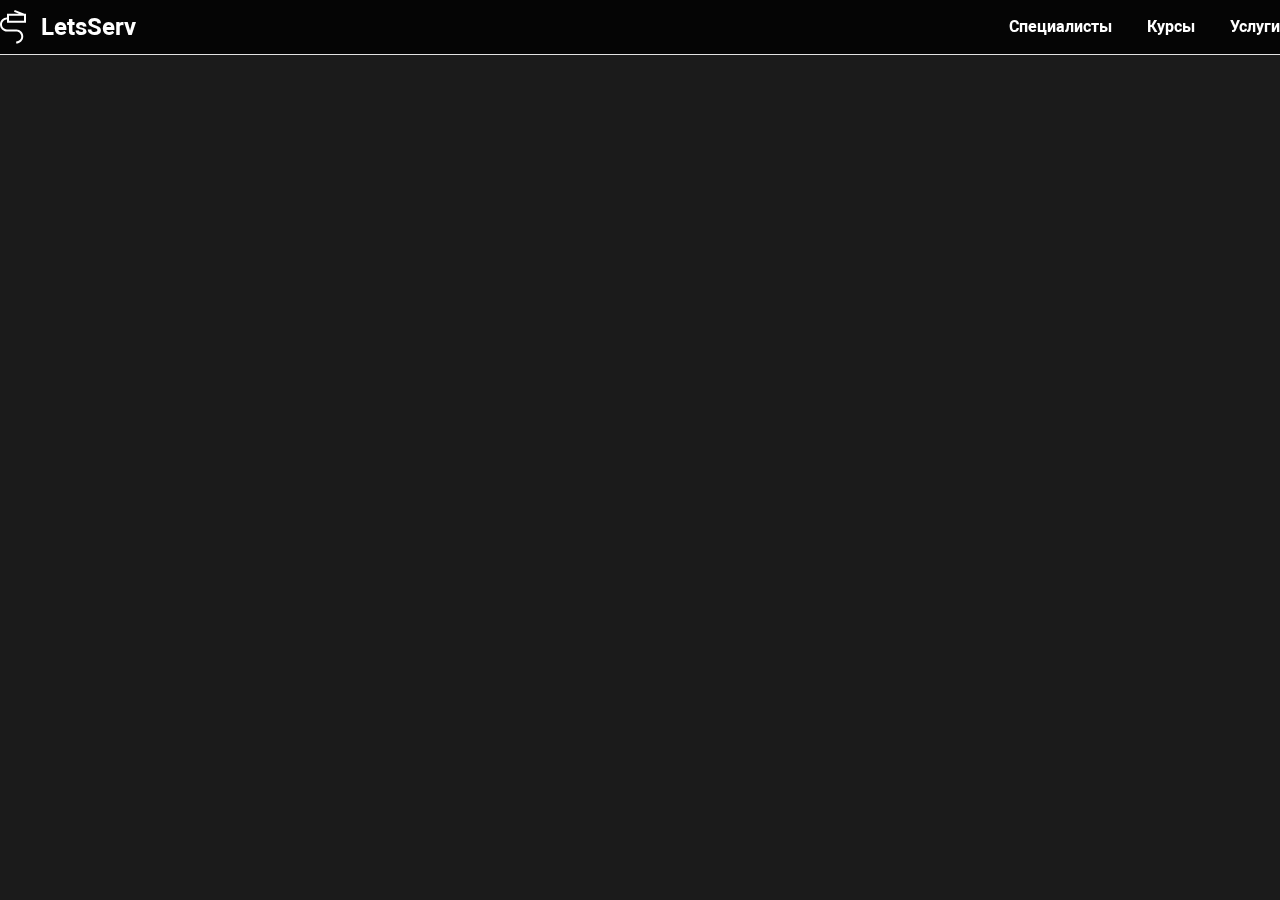
==== page.services.html @ 208fe7f5 "first commit4" ====
<!DOCTYPE html>
<html lang="en">
<head>
    <meta charset="UTF-8">
    <meta http-equiv="X-UA-Compatible" content="IE=edge">
    <meta name="viewport" content="width=device-width, initial-scale=1.0">

    <link rel="apple-touch-icon" sizes="180x180" href="assets/source/favicon/apple-touch-icon.png">
    <link rel="icon" type="image/png" sizes="32x32" href="assets/source/favicon/favicon-32x32.png">
    <link rel="icon" type="image/png" sizes="16x16" href="assets/source/favicon/favicon-16x16.png">
    <link rel="manifest" href="assets/source/favicon/site.webmanifest">

    <link rel="stylesheet" href="assets/fonts/roboto.css">
    <link rel="stylesheet" href="assets/css/adaptive.css">
    <link rel="stylesheet" href="assets/css/main.css">
    <link rel="stylesheet" href="assets/css/animatic.css">
    <link rel="stylesheet" href="assets/css/forms.css">

    <title>Услуги LetsServ</title>
</head>
<body>
    <header class="header_box" id="header">
            <div class="header_child">
                <div class="container_logo">
                    <svg width="26" height="34" viewBox="0 0 26 34" fill="none" xmlns="http://www.w3.org/2000/svg">
                        <path fill-rule="evenodd" clip-rule="evenodd" d="M14 1.85695L19 3.85697H9H7V5.85697V10.857V12.857H9H24H26V10.857V5.85697V3.85697H24.3852L14.7428 0L14 1.85695ZM9 5.85697H24V10.857H9V5.85697ZM2.03979 9.57488C3.34585 8.26882 5.11724 7.53509 6.96429 7.53509V9.52148C5.64407 9.52148 4.37792 10.0459 3.44439 10.9795C2.51085 11.913 1.9864 13.1792 1.9864 14.4994C1.9864 15.8196 2.51085 17.0857 3.44439 18.0193C4.37792 18.9528 5.64407 19.4773 6.96428 19.4773V21.4637C5.11724 21.4637 3.34585 20.7299 2.03979 19.4239C0.733735 18.1178 0 16.3464 0 14.4994C0 12.6523 0.733735 10.8809 2.03979 9.57488ZM16.1737 33.4621C18.0479 33.4642 19.8462 32.7308 21.1729 31.4232C22.4996 30.1156 23.2462 28.3409 23.2483 26.4896C23.2503 24.6383 22.5078 22.8619 21.1841 21.5513C19.959 20.3384 18.3289 19.6164 16.6072 19.5138V19.4637H6.96432V21.4637H16.34C17.6324 21.5035 18.8633 22.0288 19.7794 22.9358C20.7314 23.8783 21.2654 25.1559 21.2639 26.4874C21.2624 27.8188 20.7255 29.0952 19.7714 30.0356C18.8172 30.976 17.5239 31.5035 16.176 31.5019L16.1737 33.4621Z" fill="white"/>
                    </svg>
                    <a href="index.html">LetsServ</a>
                </div>
                <div class="container_nav">
                    <ul>
                        <li>
                            <a href="index.html">Специалисты</a>
                        </li>
                        <li>
                            <a href="index.html">Курсы</a>
                        </li>
                        <li>
                            <a>Услуги</a>
                        </li>
                    </ul>
                </div>
            </div>
        </header>
</body>
</html>
---- assets/fonts/roboto.css ----
@font-face {
    font-family: 'Roboto';
    src: local('Roboto Thin'), local('Roboto-Thin'), url('Robotothin.woff2') format('woff2'), url('Robotothin.woff') format('woff'), url('Robotothin.ttf') format('truetype');
    font-weight: 100;
    font-style: normal;
}
@font-face {
    font-family: 'Roboto';
    src: local('Roboto Thin Italic'), local('Roboto-ThinItalic'), url('Robotothinitalic.woff2') format('woff2'), url('Robotothinitalic.woff') format('woff'), url('Robotothinitalic.ttf') format('truetype');
    font-weight: 100;
    font-style: italic;
}
@font-face {
    font-family: 'Roboto';
    src: local('Roboto Light'), local('Roboto-Light'), url('Robotolight.woff2') format('woff2'), url('Robotolight.woff') format('woff'), url('Robotolight.ttf') format('truetype');
    font-weight: 300;
    font-style: normal;
}
@font-face {
    font-family: 'Roboto';
    src: local('Roboto Light Italic'), local('Roboto-LightItalic'), url('Robotolightitalic.woff2') format('woff2'), url('Robotolightitalic.woff') format('woff'), url('Robotolightitalic.ttf') format('truetype');
    font-weight: 300;
    font-style: italic;
}
@font-face {
    font-family: 'Roboto';
    src: local('Roboto'), local('Roboto-Regular'), url('Roboto.woff2') format('woff2'), url('Roboto.woff') format('woff'), url('Roboto.ttf') format('truetype');
    font-weight: 400;
    font-style: normal;
}
@font-face {
    font-family: 'Roboto';
    src: local('Roboto Italic'), local('Roboto-Italic'), url('Robotoitalic.woff2') format('woff2'), url('Robotoitalic.woff') format('woff'), url('Robotoitalic.ttf') format('truetype');
    font-weight: 400;
    font-style: italic;
}
@font-face {
    font-family: 'Roboto';
    src: local('Roboto Medium'), local('Roboto-Medium'), url('Robotomedium.woff2') format('woff2'), url('Robotomedium.woff') format('woff'), url('Robotomedium.ttf') format('truetype');
    font-weight: 500;
    font-style: normal;
}
@font-face {
    font-family: 'Roboto';
    src: local('Roboto Medium Italic'), local('Roboto-MediumItalic'), url('Robotomediumitalic.woff2') format('woff2'), url('Robotomediumitalic.woff') format('woff'), url('Robotomediumitalic.ttf') format('truetype');
    font-weight: 500;
    font-style: italic;
}
@font-face {
    font-family: 'Roboto';
    src: local('Roboto Bold'), local('Roboto-Bold'), url('Robotobold.woff2') format('woff2'), url('Robotobold.woff') format('woff'), url('Robotobold.ttf') format('truetype');
    font-weight: 700;
    font-style: normal;
}
@font-face {
    font-family: 'Roboto';
    src: local('Roboto Bold Italic'), local('Roboto-BoldItalic'), url('Robotobolditalic.woff2') format('woff2'), url('Robotobolditalic.woff') format('woff'), url('Robotobolditalic.ttf') format('truetype');
    font-weight: 700;
    font-style: italic;
}
@font-face {
    font-family: 'Roboto';
    src: local('Roboto Black'), local('Roboto-Black'), url('Robotoblack.woff2') format('woff2'), url('Robotoblack.woff') format('woff'), url('Robotoblack.ttf') format('truetype');
    font-weight: 900;
    font-style: normal;
}
@font-face {
    font-family: 'Roboto';
    src: local('Roboto Black Italic'), local('Roboto-BlackItalic'), url('Robotoblackitalic.woff2') format('woff2'), url('Robotoblackitalic.woff') format('woff'), url('Robotoblackitalic.ttf') format('truetype');
    font-weight: 900;
    font-style: italic;
}
---- assets/css/main.css ----
:root 
{
    --color-span: #4AFF93;
    --color-text: #4AFF93;
    --bg-button: #4AFF93;
    --color-default: #FFFFFF;
    --bg-site: #1B1B1B;
    --bg-g-site: #2b2b2b;
    --color-border: #E3E3E3;
    --bg-header: rgba(0, 0, 0, 0.8);
    --border-person: #8B8B8B;
}

/*//////////////////////////////////////*/

*
{
    padding: 0;
    margin: 0;
    font-family: 'Roboto', sans-serif;
    box-sizing: border-box;
}

html {scroll-behavior: smooth;}

h1, h2, h3, h4, h5, h6 { color: var(--color-default); }

p { color: var(--color-default); }

a { text-decoration: none; color: var(--color-default); }

span { color: var(--color-span); }

body
{
    background: url(../source/imeges/bg.st/bg.st.png) no-repeat center center;
    background: #1B1B1B;
    height: 100%;
    overflow-x: hidden;
}

/*//////////////////////////////////////*/

.header_box
{
    display: flex;
    min-width: 320px;
    max-width: 13500px;
    width: 100%;
    height: 55px;
    background: var(--bg-header);
    border-bottom: 1px solid var(--color-border);
    position: relative;
    z-index: 100;
    position: fixed;
}

.header_child
{
    display: flex;
    min-width: 300px;
    max-width: 1400px;
    width: 100%;
    margin: 0 auto;
    justify-content: space-between;
}

.container_logo
{
    display: flex;
    margin-top: 10px;
}

.container_logo > p 
{
    font-weight: bold;
    font-size: 24px;
    margin-top: 3px;
    margin-left: 15px;
    cursor: pointer;
}

.container_logo > a
{
    font-weight: bold;
    font-size: 24px;
    margin-top: 3px;
    margin-left: 15px;
}

.container_nav > ul 
{
    display: flex;
    list-style: none;
    margin-top: 17px;
}

.container_nav > ul > li
{
    margin-left: 35px;
}

.container_nav > ul > li > a
{
    font-weight: bold;
    font-size: 16px;
    transition: 0.3s;
    cursor: pointer;
}

/*//////////////////////////////////////*/

.container__brother_header
{
    position: relative;
    z-index: 1;
    min-width: 320px;
    max-width: 13500px;
    width: 100%;
    height: 650px;
    background: url(../source/imeges/bg_header.png) no-repeat center center;
}

.container__control_BH
{
    padding-top: 235px;
    min-width: 320px;
    max-width: 1400px;
    width: 100%;
    margin: 0 auto;
}

.container__BH_text > h1
{
    font-weight: bold;
    font-size: 48px;
    min-width: 100px;
    max-width: 410px;
    width: 100%;
}

.container__BH_text > p
{
    margin-top: 10px;
    min-width: 100px;
    max-width: 410px;
    width: 100%;
}
.about_courses
{
    font-weight: 300;
    font-size: 20px;
}
 .num_porson
{
    font-weight: 400;
    font-size: 16px;
}

.container__BH_btn > button
{
    margin-top: 20px;
    width: 200px;
    height: 60px;
    font-size: 20px;
    font-weight: 400;
    cursor: pointer;
}

.one-b 
{
    background: var(--bg-button);
    border: none;
    color: var(--bg-site);
    transition: 0.4s;
}

.twoo-b
{
    border: 3px solid var(--bg-button);
    background: none;
    color: var(--color-text);
    transition: 0.4s;
}

.twoo__animatic
{
    border: 3px solid var(--bg-button);
    background: none;
    color: var(--color-text);
    transition: 0.4s;
}

.line__info_courses
{
    min-width: 320px;
    max-width: 1920px;
    width: 100%;
    margin: 0 auto;
    height: 45px;
    background: var(--bg-button);
}

.line__info_courses > p 
{
    color: var(--bg-site);
    font-size: 20px;
    font-weight: 400;
    padding-top: 10px;
}  

.line__info_courses > p > .data_courses
{
    font-weight: 500;
    color: var(--bg-site);
}

/*//////////////////////////////////////*/

.container
{
    min-width: 320px;
    max-width: 1400px;
    width: 100%;
    margin: 0 auto;
}

/*//////////////////////////////////////*/

.container_engineer
{
    display: flex;
    margin-top: 120px;
}

.container_engineer::after
{
    position: absolute;
    left: 50%;
    transform: translate(-50%);
    margin-top: 450px;
    content: '';
    width: 1728px;
    height: 2px;
    background: linear-gradient(90deg, rgba(255, 255, 255, 0) 0.01%, #FFFFFF 49.48%, rgba(255, 255, 255, 0) 100%);
}

.container__text_engineer > h1
{
    font-size: 48px;
    font-weight: 400;
    width: 435px;
}

.container__text_engineer > p
{
    font-size: 20px;
    font-weight: 300;
    width: 435px;
    margin-top: 15px;
}

.img_engineer
{
    margin-left: 415px;
    margin-top: -20px;
}

/*//////////////////////////////////////*/

.container_salary
{
    margin-top: 160px;
}

.container_salary::after
{
    position: absolute;
    left: 50%;
    transform: translate(-50%);
    margin-top: 70px;
    content: '';
    width: 1728px;
    height: 2px;
    background: linear-gradient(90deg, rgba(255, 255, 255, 0) 0.01%, #FFFFFF 49.48%, rgba(255, 255, 255, 0) 100%);
}

.container_salary > h1
{
    font-size: 48px;
    font-weight: 400;
    width: 660px;
}

.container_salary > p
{
    font-size: 20px;
    font-weight: 300;
    width: 660px;
}

.container_salary > p > a
{
    text-decoration: revert;
    color: var(--color-text);
}

.info_salary
{
    display: flex;
}

.info_salary > div
{
    margin-left: 120px;
    margin-top: 55px;
}

.info_salary > div > p
{
    font-size: 20px;
    font-weight: 400;
    width: 250px;
}

.info_salary > div > p > span 
{
    font-weight: 600;
}

/*//////////////////////////////////////*/

.about_company
{
    display: flex;
    margin-top: 180px;
}

.container__text_company > h1
{
    font-size: 48px;
    font-weight: 400px;
}

.container__text_company > p
{
    font-size: 20px;
    font-weight: 300px;
    width: 450px;
    margin-top: 15px;
}

.img_company
{
    margin-left: 420px;
    margin-top: -35px;
}

/*//////////////////////////////////////*/

.container_person
{
    display: flex;
    justify-content: center;
    margin-top: 75px;
}

.container_person::after
{
    position: absolute;
    left: 50%;
    transform: translate(-50%);
    margin-top: -15px;
    content: '';
    width: 1728px;
    height: 2px;
    background: linear-gradient(90deg, rgba(255, 255, 255, 0) 0.01%, #FFFFFF 49.48%, rgba(255, 255, 255, 0) 100%);
}

.container_person::before
{
    position: absolute;
    left: 50%;
    transform: translate(-50%);
    margin-top: 395px;
    content: '';
    width: 1728px;
    height: 2px;
    background: linear-gradient(90deg, rgba(255, 255, 255, 0) 0.01%, #FFFFFF 49.48%, rgba(255, 255, 255, 0) 100%);
}

.container_cards
{
    display: flex;
} 

.container_cards > .card
{
    width: 350px;
    height: 380px;
    border-width: 0px 2px;
    border-style: solid;
    border-color: var(--border-person);
    justify-content: center;
    text-align: center;
    cursor: pointer;
}

.container_cards > .none_border
{
    border: none;
}

.card > img
{
    margin-top: 55px;
    transition: 0.3s;
}

.card > p 
{
    width: 200px;
    margin: 0 auto;
    margin-top: 55px;
    font-size: 20px;
    font-weight: 300;
    transition: 0.3s;
}

.info_barracks{ display: none;}

/*//////////////////////////////////////*/

.info_korneev{ display: none;}

/*//////////////////////////////////////*/

.info_mazhanov{ display: none;}

/*//////////////////////////////////////*/

.containe_advantages
{
    margin-top: 100px;
}

.containe_advantages > h1
{
    font-size: 48px;
    font-weight: 400;
}

.wrapper_advantages
{
    display: grid;
    grid-template-columns: 1fr 1fr;
}

.text_advantages
{
    display: flex;
    margin-top: 40px;
}

.text_advantages > p 
{
    font-size: 20px;
    font-weight: 300;
    width: 650px;
    margin-left: 15px;
}

/*//////////////////////////////////////*/

.main__container_courses
{
    display: flex;
    margin: 0 auto;
    width: 1920px;
}

.container_courses
{
    display: inline-block;
    width: 100%;
    min-height: 650px;
    max-height: 13500px;
    height: 100%;
    background: #000;
    overflow: hidden;
    margin-top: 100px;
}

.info_courses
{
    display: flex;
}

.info_courses > div > h1
{
    font-size: 48px;
    font-weight: 400;
    margin-top: 100px;
}

.info_courses > div > p
{
    font-size: 32px;
    font-weight: 400;
    margin-top: 35px;
}

.info_courses > div > h4
{
    font-size: 24px;
    font-weight: 300;
}

.statistics_courses
{
    display: flex;
    margin-top: 100px;
    margin-left: 90px;
}

.statistics_box
{
    width: 180px;
    height: 100px;
    border: 2px solid var(--bg-button);
    border-radius: 18px;
    text-align: center;
    margin-left: 15px;
}
.statistics_box > h1
{
    margin-top: 17px;
}

.top__courses
{
    border-top: 1px solid var(--border-person);
    margin-top: 35px;
}

.courses
{
    overflow: hidden;
    border-bottom: 1px solid var(--border-person);
    height: 50px;
}

.courses_active
{
    display: inline-block;
    overflow-y: hidden;
    min-height: 250px;
    max-height: 5000px;
    height: 100%;
}

._courses
{
    display: flex;
    overflow: hidden;
    justify-content: space-between;
}

.container_courses ._courses > p
{
    margin-top: 15px;
}

.control__swap_courses
{
    width: 50px;
    height: 50px;
    cursor: pointer;
    text-align: center;
    font-size: 24px;
    font-weight: 500;
    transition: 0.3s;
}

.secret__container_courses
{
    display: flex;
    justify-content: space-between;
    margin: 0 100px 0 100px;
    opacity: 0;
}

.secret__container_courses-active
{
    opacity: 1;
    transition: 0.6s;
}

.secret_courses
{
    margin: 30px 20px 50px 20px;
    width: 258px;
}

.secret_courses > span
{
    font-weight: 500;
}

.secret_courses > p
{
    font-weight: 400;
    margin-top: 20px;
}

.bottom_courses
{
    margin-bottom: 50px;
}

.btn__courses_active
{
    transform: rotate(90deg);
    transition: 0.6s;
}

/*//////////////////////////////////////*/

.container_services
{
    margin-top: 100px;
}

.container_services::after
{
    position: absolute;
    left: 50%;
    transform: translate(-50%);
    margin-top: 100px;
    content: '';
    width: 1728px;
    height: 2px;
    background: linear-gradient(90deg, rgba(255, 255, 255, 0) 0.01%, #FFFFFF 49.48%, rgba(255, 255, 255, 0) 100%);
}

.containe_services > h1
{
    font-size: 48px;
    font-weight: 400;
}

.wrapper_services
{
    display: grid;
    grid-template-columns: 1fr 1fr;
}

.text_services
{
    display: flex;
    margin-top: 40px;
}

.text_services > p 
{
    font-size: 20px;
    font-weight: 300;
    width: 650px;
    margin-left: 15px;
}

.container_guarantees
{
    margin-top: 170px;
}

.container_guarantees::after
{
    position: absolute;
    left: 50%;
    transform: translate(-50%);
    margin-top: 100px;
    content: '';
    width: 1728px;
    height: 2px;
    background: linear-gradient(90deg, rgba(255, 255, 255, 0) 0.01%, #FFFFFF 49.48%, rgba(255, 255, 255, 0) 100%);
}

.container_guarantees > h1 
{
    font-size: 48px;
    font-weight: 400;
}
.container_guarantees > h1 > img
{
    position: absolute;
    margin-top: 5px;
    margin-left: 20px;
}

.container_guarantees > p 
{
    font-size: 20px;
    font-weight: 300;
    margin-top: 20px;
    width: 750px;
}

/*/////////////////////////*/

.container_popap
{
    position: fixed;
    left: 50%;
    transform: translate(-50%);
    margin-top: 55px;
    min-width: 320px;
    max-width: 700px;
    background: #101010;
    box-shadow: 0 4px 15px 1px #e3e3e349;
    width: 100%;
    z-index: 10;
    height: 800px;
    display: none;
    border-radius: 0 0 8px 8px;
}

.scrol_popap
{
    display: grid;
    margin: 0 auto;
    overflow-y: scroll;
    margin-top: 80px;
    height: 0px;
    min-width: 290px;
    max-width: 550px;
    width: 100%;
    padding-bottom: 50px;
    animation: scrol_popup 1s;
    animation-fill-mode: forwards;
}

/*//////////////////////////////////////*/

.scrol_popap::-webkit-scrollbar 
{
    width: 10px;      
    background: #2b2b2b7d; 
    border-radius: 2vw;
}
.scrol_popap::-webkit-scrollbar-track 
{
    background: none; 
}
.scrol_popap::-webkit-scrollbar-thumb 
{
    background-clip: padding-box;
    background-color: #2b2b2b7d; 
    border: 0.01vw solid #fff;
    border-radius: 2vw;
}  
.scrol_popap::-webkit-scrollbar-corner 
{
    background-color: none;
}

/*//////////////////////////////////////*/

.container_popap-active
{
    display: block;
    animation: popup 0.8s;
    animation-fill-mode: forwards;
}
.container_popap > span
{
    position: absolute;
    left: 0;
    width: 300px;
    height: 50px;
    font-size: 24px;
    font-weight: 600;
    cursor: pointer;
    margin-top: 25px;
    margin-left: 75px;
}

.container_popap > .esc_popap
{
    position: absolute;
    right: 0;
    width: 50px;
    height: 50px;
    font-size: 24px;
    font-weight: 600;
    cursor: pointer;
    margin-top: 25px;
    margin-right: 35px;
}

/*//////////////////////////////////////*/

header{ transition: 0.3s; margin: 0 auto;}
main{ transition: 0.3s;  margin: 0 auto;}
footer{ transition: 0.3s; margin: 0 auto;}

.op_site
{
    opacity: 0.3;
    transition: 0.3s;
}

#myData
{
    min-width: 290px;
    max-width: 500px;
    width: 100%;
    margin-left: 10px;
}

#myData > pre 
{
    color: #E3E3E3;
    white-space: pre-wrap;
    word-wrap: break-word;
    text-align: justify;
}

/*//////////////////////////////////////*/

.container_footer
{
    margin-top: 150px;
}

.container_footer > h1
{
    font-size: 48px; 
    font-weight: 400;
}

.s-footer
{
    display: flex; 
    margin-top: 50px;
}

.s-footer > div > p 
{
    font-size: 24px; 
    font-weight: 300;
    margin-top: 10px;
    margin-left: 25px;
}

.s-svg_footer
{
    display: flex;
}

.s-svg_footer
{
    margin-top: 25px;
}

.s-svg_footer > a > svg 
{
    margin-left: 25px;
}

.s-footer > form
{
    margin-left: 620px;
    padding-bottom: 50px;
}
---- assets/css/animatic.css ----
.container_nav > ul > li > a:hover
{
    color: var(--color-text);
    transition: 0.3s;
}

.one-b:hover
{
    border: 3px solid var(--bg-button);
    background: none;
    color: var(--color-text);
    transition: 0.4s;
}

.one-b:hover + .twoo-b
{
    background: var(--bg-button);
    border: none;
    color: var(--bg-site);
    transition: 0.4s;
}

.twoo-b:hover
{
    background: var(--bg-button);
    border: none;
    color: var(--bg-site);
    transition: 0.4s;
}

.twoo-b:hover ~ .one-b
{
    border: 3px solid var(--bg-button);
    background: none;
    color: var(--color-text);
    transition: 0.4s;
}

.barracks:hover  .info_barracks
{
    display: block;
    margin-top: -270px;
    text-align: left;
    margin-left: 35px;
    width: 280px;
}

.barracks:hover > .name_barracks
{
    color: #1B1B1B;
    transition: 0.3s;
}

.barracks:hover > .photo_barracks
{
    opacity: 0;
    transition: 0.3s;
}  

.korneev:hover  .info_korneev
{
    display: block;
    margin-top: -270px;
    text-align: left;
    margin-left: 35px;
    width: 280px;
}

.korneev:hover > .name_korneev
{
    color: #1B1B1B;
    transition: 0.3s;
}

.korneev:hover > .photo_korneev
{
    opacity: 0;
    transition: 0.3s;
}

.mazhanov:hover  .info_mazhanov
{
    display: block;
    margin-top: -270px;
    text-align: left;
    margin-left: 35px;
    width: 280px;
}

.mazhanov:hover > .name_mazhanov
{
    color: #1B1B1B;
    transition: 0.3s;
}

.mazhanov:hover > .photo_mazhanov
{
    opacity: 0;
    transition: 0.3s;
}

@keyframes popup {
    0%{
        height: 0;
    } 100% {
        height: 700px;
    }
}

@keyframes scrol_popup {
    0%{
        height: 0;
    } 100% {
        height: 550px;
    }
}
---- assets/css/forms.css ----
.t-submit 
{
    text-align: center;
    height: 60px;
    border: 0 none;
    font-size: 16px;
    padding-left: 60px;
    padding-right: 60px;
    -webkit-appearance: none;
    font-weight: 700;
    white-space: nowrap;
    background-image: none;
    cursor: pointer;
    margin: 0;
    -webkit-box-sizing: border-box;
    -moz-box-sizing: border-box;
    box-sizing: border-box;
    outline: 0;
    background: 0 0;
}

.t-submit_sending 
{
    opacity: .5
}

@media screen and (max-width: 640px) 
{
    .t-submit 
    {
        white-space:normal;
        padding-left: 30px;
        padding-right: 30px;
    }
}

.t-input 
{
    margin: 0;
    font-size: 100%;
    height: 60px;
    padding: 0 20px;
    font-size: 16px;
    line-height: 1.33;
    width: 100%;
    border: 0 none;
    -webkit-box-sizing: border-box;
    -moz-box-sizing: border-box;
    box-sizing: border-box;
    outline: 0;
    -webkit-appearance: none;
    border-radius: 0;
}

.t-input::-moz-focus-inner 
{
    padding: 0;
    border: 0;
}

.t-input_bbonly 
{
    outline: 0;
    padding-left: 0!important;
    padding-right: 0!important;
    border-top: 0!important;
    border-right: 0!important;
    border-left: 0!important;
    background-color: transparent!important;
    border-radius: 0!important;
    border-bottom: 1px solid;
}

.t-input_pvis 
{
    padding: 26px 20px 10px 20px;
}

.tn-atom__form .t-input_pvis 
{
    padding: 26px 20px 10px 20px!important;
}

.t-input__vis-ph 
{
    font-size: 16px;
    line-height: 1;
    opacity: .5;
    position: absolute;
    left: 20px;
    top: 22px;
    height: 16px;
    -webkit-transform: translateZ(0);
    transform: translateZ(0);
    -webkit-transition: transform .2s linear;
    transition: transform .2s linear;
    -webkit-transform-origin: left;
    transform-origin: left;
    pointer-events: none;
    white-space: nowrap;
    width: 100%;
    width: calc(100% - 40px);
    text-overflow: ellipsis;
    overflow: hidden;
}

.t-input:focus~.t-input__vis-ph,.t-input_has-content+.t-input__vis-ph 
{
    -webkit-transform: translateY(-100%) scale(.7);
    transform: translateY(-100%) scale(.7);
    text-overflow: inherit;
    width: auto;
}

.t-input:invalid 
{
    box-shadow: none;
}

.t-input-group_cb div[data-customstyle=yes] 
{
    display: inline;
    vertical-align: middle;
}

.t-form_bbonly .t-input__vis-ph 
{
    left: 0!important;
}

.t-form_bbonly .js-error-control-box .t-input__vis-ph 
{
    left: 10px!important;
}

.t-input-group_ta textarea.t-input 
{
    resize: vertical;
    padding-top: 15px;
}

.t-select 
{
    width: 100%;
    box-sizing: border-box;
    cursor: pointer;
    height: 60px;
    padding: 0 45px 0 20px;
    font-size: 16px;
    line-height: 1.33;
    outline: 0;
    border: 0;
    border-radius: 0;
    background: 0 0;
    -webkit-appearance: none;
    appearance: none;
    -moz-appearance: none;
}

.t-select_bbonly 
{
    outline: 0;
    padding-left: 0!important;
    padding-right: 0!important;
    border-top: 0!important;
    border-right: 0!important;
    border-left: 0!important;
    background-color: transparent!important;
    border-radius: 0!important;
}

.t-select_bbonly option 
{
    color: #000;
    background-color: #fff;
}

.t-select__wrapper 
{
    position: relative;
}

.t-select__wrapper:after 
{
    content: ' ';
    width: 0;
    height: 0;
    border-style: solid;
    border-width: 6px 5px 0 5px;
    border-color: #000 transparent transparent transparent;
    position: absolute;
    right: 20px;
    top: 0;
    bottom: 0;
    margin: auto;
    pointer-events: none;
}

.t-select::-ms-expand 
{
    width: 0;
    height: 0;
    opacity: 0;
}

.t-select__wrapper_bbonly::after 
{
    right: 0!important;
}

.t-checkbox__control 
{
    display: block;
    position: relative;
    cursor: pointer;
}

.t-checkbox__control .t-checkbox 
{
    position: absolute;
    z-index: -1;
    opacity: 0;
}

.t-checkbox__indicator 
{
    position: relative;
    display: inline-block;
    vertical-align: middle;
    height: 20px;
    width: 20px;
    border: 2px solid #000;
    box-sizing: border-box;
    margin-right: 10px;
    -webkit-transition: all .2s;
    transition: all .2s;
    opacity: .6;
}

.t-checkbox__indicator:after 
{
    content: '';
    position: absolute;
    display: none;
    left: 6px;
    top: 2px;
    width: 3px;
    height: 8px;
    border: solid #000;
    border-width: 0 2px 2px 0;
    transform: rotate(45deg);
}

.t-checkbox__control .t-checkbox:checked~.t-checkbox__indicator 
{
    opacity: 1;
}

.t-checkbox__control .t-checkbox:checked~.t-checkbox__indicator:after 
{
    display: block;
}

.t-checkbox__labeltext,.t-checkbox__labeltext div 
{
    display: inline;
}

.t-checkboxes__wrapper .t-checkbox__control 
{
    margin: 10px 0;
}

.t-radio 
{
    position: absolute;
    z-index: -1;
    opacity: 0;
}

.t-radio__control 
{
    display: table;
    position: relative;
    cursor: pointer;
    margin: 0 0 10px 0;
}

.t-radio__control:first-child 
{
    margin: 3px 0 10px 0;
}

.t-radio__control:last-child 
{
    margin: 0;
}

.t-radio__indicator 
{
    position: relative;
    display: inline-block;
    vertical-align: middle;
    height: 20px;
    width: 20px;
    border-color: #000;
    border-style: solid;
    border-width: 2px;
    box-sizing: border-box;
    border-radius: 50%;
    margin-right: 10px;
    -webkit-transition: all .2s;
    transition: all .2s;
    opacity: .6;
}

.t-radio__indicator:after 
{
    content: '';
    width: 10px;
    height: 10px;
    background: #000;
    border-radius: 50%;
    position: absolute;
    top: 0;
    bottom: 0;
    left: 0;
    right: 0;
    margin: auto;
    opacity: 0;
    -webkit-transition: all .2s;
    transition: all .2s;
}

.t-radio__control .t-radio:checked~.t-radio__indicator:after 
{
    opacity: 1;
}

.t-radio__control .t-radio:checked~.t-radio__indicator 
{
    opacity: 1;
}

.t-inputquantity {
    width: 70px;
    text-align: center;
    margin-left: .5rem;
    margin-right: .5rem;
}

.t-inputquantity__btn 
{
    font-size: 26px;
    cursor: pointer;
    margin-left: .5rem;
    margin-right: .5rem;
}

.t-form .uploadcare-widget-button 
{
    background: #333;
    line-height: 1.4;
    font-size: 14px;
}

.t-form .uploadcare-widget-button:hover 
{
    background: #444;
}

.t-input-title 
{
    display: block;
    height: 100%;
    padding-right: 10px;
}

.t-input-subtitle 
{
    display: block;
    height: 100%;
    padding-right: 10px;
}

.t-form__bottom-text 
{
    margin-top: 30px;
    text-align: center;
}

.t-input-error 
{
    display: none;
    color: red;
    font-size: 13px;
    margin-top: 5px;
}

.t-form .js-error-control-box .t-input-error 
{
    display: block;
}

.t-form .js-error-control-box .t-checkbox__control,.t-form .js-error-control-box .t-checkboxes__wrapper,.t-form .js-error-control-box .t-input:not(.t-input-phonemask),.t-form .js-error-control-box .t-radio__wrapper,.t-form .js-error-control-box .t-select,.t-form .js-error-control-box .uploadcare-widget 
{
    border: 1px solid red!important;
}

.t-form .js-error-control-box .t-checkbox__control,.t-form .js-error-control-box .t-checkboxes__wrapper,.t-form .js-error-control-box .t-radio__wrapper 
{
    padding: 10px;
}

.t-form .js-error-control-box .t-checkboxes__wrapper .t-checkbox__control 
{
    border: none!important;
    padding: 0;
}

.t-form .js-error-control-box .t-input.t-input_bbonly 
{
    padding-left: 10px!important;
}

.t-form__errorbox-bottom 
{
    display: none;
}

.t-form__errorbox-wrapper 
{
    background: #f95d51;
    padding: 10px;
    text-align: center;
    margin-bottom: 20px;
}

.t-form__errorbox-text 
{
    color: rgb(255, 255, 255);
    box-sizing: border-box;
    padding: 0 10px 10px 10px;
}

.t-form__errorbox-item 
{
    padding-top: 10px;
    display: none;
}

.t-form__successbox 
{
    text-align: center;
    background: #62c584;
    color: #fff;
    padding: 20px;
    margin-bottom: 20px;
}

.t-form option 
{
    color: #000;
}

@keyframes t-submit-spinner 
{
    to 
    {
        transform: rotate(360deg);
    }
}

.t-form .t-submit 
{
    position: relative;
}

.t-btn.t-btn_sending,.t-form .t-submit.t-btn_sending 
{
    color: transparent!important;
}

.t-btn.t-btn_sending:before,.t-form .t-btn_sending:before 
{
    content: '';
    box-sizing: border-box;
    position: absolute;
    top: 50%;
    left: 50%;
    width: 30px;
    height: 30px;
    margin-top: -15px;
    margin-left: -15px;
    border-radius: 50%;
    border: 2px solid #ccc;
    border-top-color: #333;
    animation: t-submit-spinner .6s linear infinite;

}
input
{    
    caret-color: rgb(255, 255, 255);
    color: rgb(255, 255, 255);
}

textarea 
{ 
  color: rgb(255, 255, 255);
  caret-color: rgb(255, 255, 255);
}
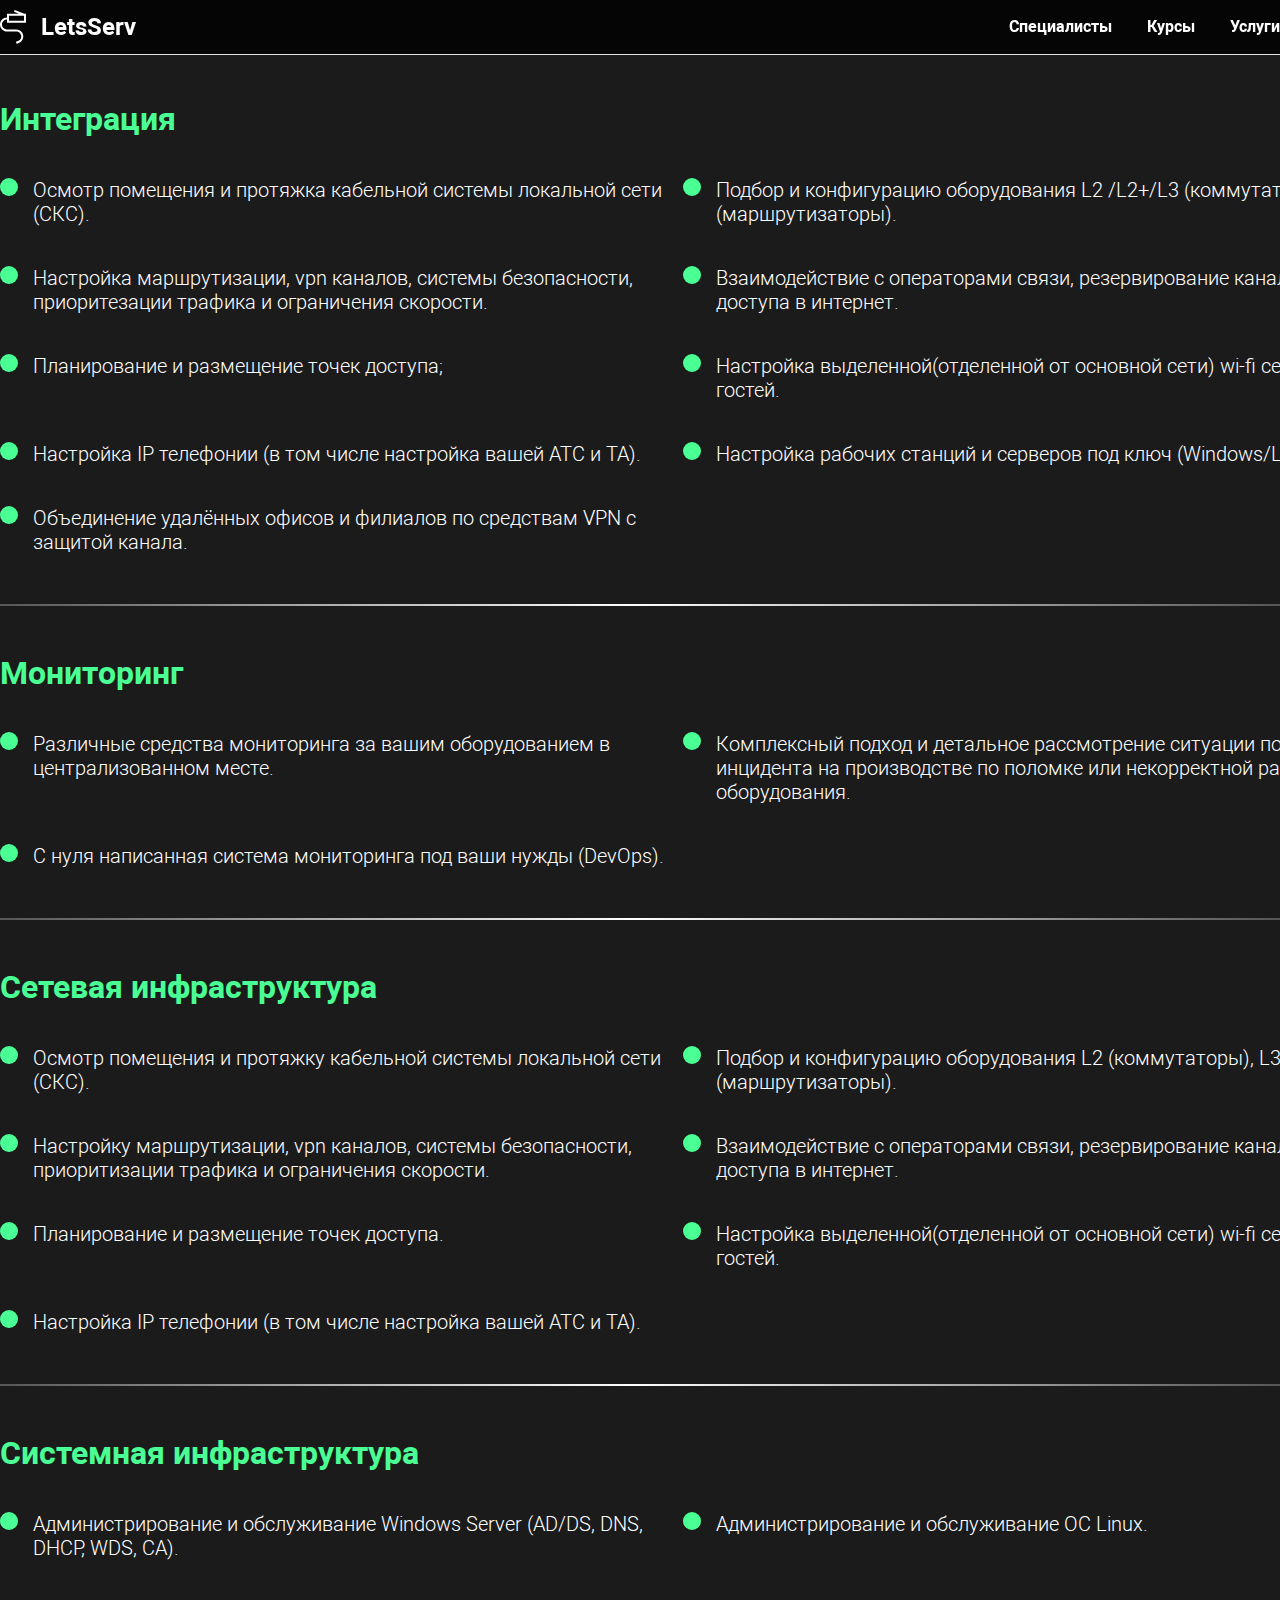
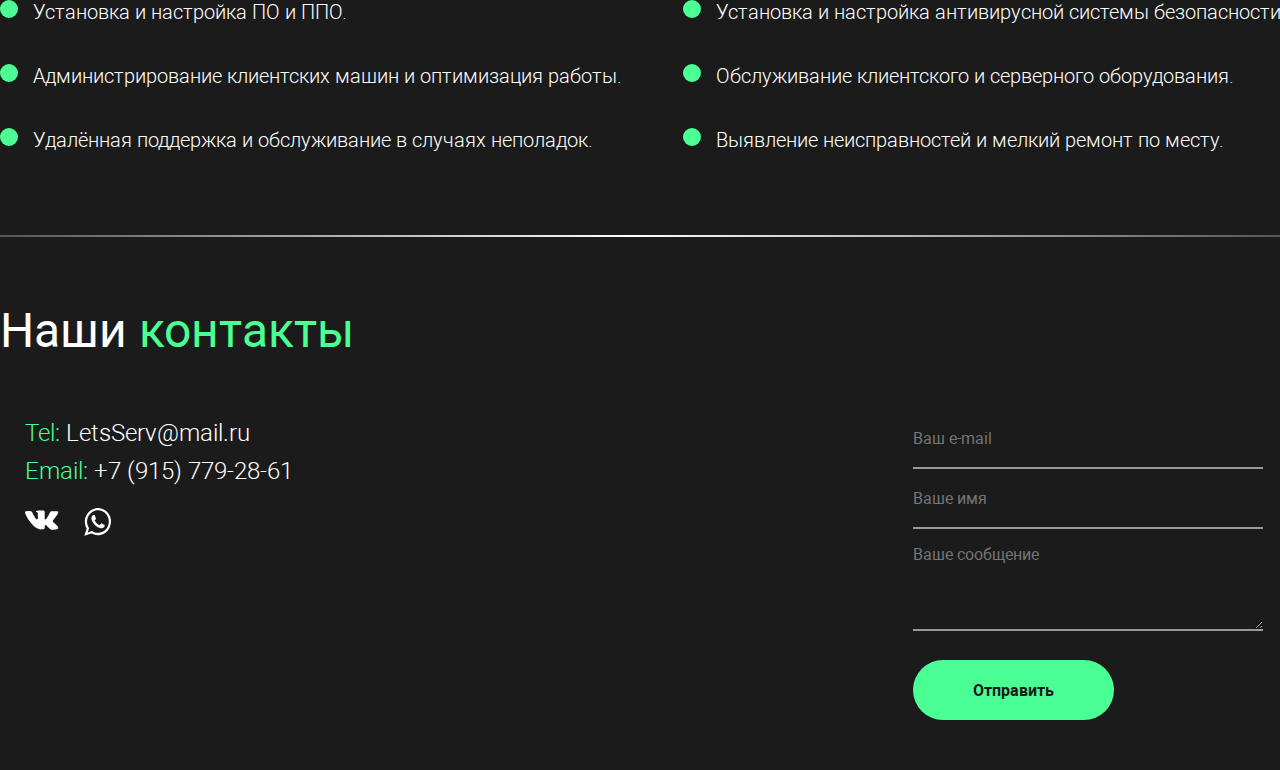
==== commit feea8bf8: "first commit5" ====
--- a/page.services.html
+++ b/page.services.html
@@ -1,25 +1,25 @@
 <!DOCTYPE html>
 <html lang="en">
-<head>
-    <meta charset="UTF-8">
-    <meta http-equiv="X-UA-Compatible" content="IE=edge">
-    <meta name="viewport" content="width=device-width, initial-scale=1.0">
-
-    <link rel="apple-touch-icon" sizes="180x180" href="assets/source/favicon/apple-touch-icon.png">
-    <link rel="icon" type="image/png" sizes="32x32" href="assets/source/favicon/favicon-32x32.png">
-    <link rel="icon" type="image/png" sizes="16x16" href="assets/source/favicon/favicon-16x16.png">
-    <link rel="manifest" href="assets/source/favicon/site.webmanifest">
-
-    <link rel="stylesheet" href="assets/fonts/roboto.css">
-    <link rel="stylesheet" href="assets/css/adaptive.css">
-    <link rel="stylesheet" href="assets/css/main.css">
-    <link rel="stylesheet" href="assets/css/animatic.css">
-    <link rel="stylesheet" href="assets/css/forms.css">
-
-    <title>Услуги LetsServ</title>
-</head>
-<body>
-    <header class="header_box" id="header">
+    <head>
+        <meta charset="UTF-8">
+        <meta http-equiv="X-UA-Compatible" content="IE=edge">
+        <meta name="viewport" content="width=device-width, initial-scale=1.0">
+    
+        <link rel="apple-touch-icon" sizes="180x180" href="assets/source/favicon/apple-touch-icon.png">
+        <link rel="icon" type="image/png" sizes="32x32" href="assets/source/favicon/favicon-32x32.png">
+        <link rel="icon" type="image/png" sizes="16x16" href="assets/source/favicon/favicon-16x16.png">
+        <link rel="manifest" href="assets/source/favicon/site.webmanifest">
+    
+        <link rel="stylesheet" href="assets/fonts/roboto.css">
+        <link rel="stylesheet" href="assets/css/adaptive.css">
+        <link rel="stylesheet" href="assets/css/main.css">
+        <link rel="stylesheet" href="assets/css/animatic.css">
+        <link rel="stylesheet" href="assets/css/forms.css">
+    
+        <title>Услуги LetsServ</title>
+    </head>
+    <body>
+        <header class="header_box" id="header">
             <div class="header_child">
                 <div class="container_logo">
                     <svg width="26" height="34" viewBox="0 0 26 34" fill="none" xmlns="http://www.w3.org/2000/svg">
@@ -42,5 +42,293 @@
                 </div>
             </div>
         </header>
-</body>
+        <main class="container">
+        <div class="container__page_services __page_services-a" style="padding-top: 100px;">
+            <h1><span>Интеграция</span></h1>
+            <div class="wrapper_services">
+                <div class="text_services">
+                    <span>
+                        <svg width="18" height="18" viewBox="0 0 18 18" fill="none" xmlns="http://www.w3.org/2000/svg">
+                            <circle cx="9" cy="9" r="9" fill="#4AFF93"/>
+                        </svg>
+                    </span>
+                    <p>Осмотр помещения и протяжка кабельной системы локальной сети (СКС).</p>
+                </div>
+                <div class="text_services">
+                    <span>
+                        <svg width="18" height="18" viewBox="0 0 18 18" fill="none" xmlns="http://www.w3.org/2000/svg">
+                            <circle cx="9" cy="9" r="9" fill="#4AFF93"/>
+                        </svg>
+                    </span>
+                    <p>Подбор и конфигурацию оборудования L2 /L2+/L3 (коммутаторы), L3 (маршрутизаторы).</p>
+                </div>
+                <div class="text_services">
+                    <span>
+                        <svg width="18" height="18" viewBox="0 0 18 18" fill="none" xmlns="http://www.w3.org/2000/svg">
+                            <circle cx="9" cy="9" r="9" fill="#4AFF93"/>
+                        </svg>
+                    </span>
+                    <p>Настройка маршрутизации, vpn каналов, системы безопасности, приоритезации трафика и ограничения скорости.</p>
+                </div>
+                <div class="text_services">
+                    <span>
+                        <svg width="18" height="18" viewBox="0 0 18 18" fill="none" xmlns="http://www.w3.org/2000/svg">
+                            <circle cx="9" cy="9" r="9" fill="#4AFF93"/>
+                        </svg>
+                    </span>
+                    <p>Взаимодействие с операторами связи, резервирование каналов доступа в интернет.</p>
+                </div>
+                <div class="text_services">
+                    <span>
+                        <svg width="18" height="18" viewBox="0 0 18 18" fill="none" xmlns="http://www.w3.org/2000/svg">
+                            <circle cx="9" cy="9" r="9" fill="#4AFF93"/>
+                        </svg>
+                    </span>
+                    <p>Планирование и размещение точек доступа;</p>
+                </div>
+                <div class="text_services">
+                    <span>
+                        <svg width="18" height="18" viewBox="0 0 18 18" fill="none" xmlns="http://www.w3.org/2000/svg">
+                            <circle cx="9" cy="9" r="9" fill="#4AFF93"/>
+                        </svg>
+                    </span>
+                    <p>Настройка выделенной(отделенной от основной сети) wi-fi сети для гостей.</p>
+                </div>
+                <div class="text_services">
+                    <span>
+                        <svg width="18" height="18" viewBox="0 0 18 18" fill="none" xmlns="http://www.w3.org/2000/svg">
+                            <circle cx="9" cy="9" r="9" fill="#4AFF93"/>
+                        </svg>
+                    </span>
+                    <p>Настройка IP телефонии (в том числе настройка вашей АТС и ТА).</p>
+                </div>
+                <div class="text_services">
+                    <span>
+                        <svg width="18" height="18" viewBox="0 0 18 18" fill="none" xmlns="http://www.w3.org/2000/svg">
+                            <circle cx="9" cy="9" r="9" fill="#4AFF93"/>
+                        </svg>
+                    </span>
+                    <p>Настройка рабочих станций и серверов под ключ (Windows/Linux).</p>
+                </div>
+                <div class="text_services">
+                    <span>
+                        <svg width="18" height="18" viewBox="0 0 18 18" fill="none" xmlns="http://www.w3.org/2000/svg">
+                            <circle cx="9" cy="9" r="9" fill="#4AFF93"/>
+                        </svg>
+                    </span>
+                    <p>Объединение удалённых офисов и филиалов по средствам VPN с защитой канала.</p>
+                </div>
+            </div>
+        </div>
+        <div class="container__page_services __page_services-a" style="padding-top: 100px;">
+            <h1><span>Мониторинг</span></h1>
+            <div class="wrapper_services">
+                <div class="text_services">
+                    <span>
+                        <svg width="18" height="18" viewBox="0 0 18 18" fill="none" xmlns="http://www.w3.org/2000/svg">
+                            <circle cx="9" cy="9" r="9" fill="#4AFF93"/>
+                        </svg>
+                    </span>
+                    <p>Различные средства мониторинга за вашим оборудованием в централизованном месте.</p>
+                </div>
+                <div class="text_services">
+                    <span>
+                        <svg width="18" height="18" viewBox="0 0 18 18" fill="none" xmlns="http://www.w3.org/2000/svg">
+                            <circle cx="9" cy="9" r="9" fill="#4AFF93"/>
+                        </svg>
+                    </span>
+                    <p>Комплексный подход и детальное рассмотрение ситуации после инцидента на производстве по поломке или некорректной работе оборудования.</p>
+                </div>
+                <div class="text_services">
+                    <span>
+                        <svg width="18" height="18" viewBox="0 0 18 18" fill="none" xmlns="http://www.w3.org/2000/svg">
+                            <circle cx="9" cy="9" r="9" fill="#4AFF93"/>
+                        </svg>
+                    </span>
+                    <p>С нуля написанная система мониторинга под ваши нужды (DevOps).</p>
+                </div>
+            </div>
+        </div>
+        <div class="container__page_services __page_services-a" style="padding-top: 100px;">
+            <h1><span>Сетевая инфраструктура</span></h1>
+            <div class="wrapper_services">
+                <div class="text_services">
+                    <span>
+                        <svg width="18" height="18" viewBox="0 0 18 18" fill="none" xmlns="http://www.w3.org/2000/svg">
+                            <circle cx="9" cy="9" r="9" fill="#4AFF93"/>
+                        </svg>
+                    </span>
+                    <p>Осмотр помещения и протяжку кабельной системы локальной сети (СКС).</p>
+                </div>
+                <div class="text_services">
+                    <span>
+                        <svg width="18" height="18" viewBox="0 0 18 18" fill="none" xmlns="http://www.w3.org/2000/svg">
+                            <circle cx="9" cy="9" r="9" fill="#4AFF93"/>
+                        </svg>
+                    </span>
+                    <p>Подбор и конфигурацию оборудования L2 (коммутаторы), L3 (маршрутизаторы).</p>
+                </div>
+                <div class="text_services">
+                    <span>
+                        <svg width="18" height="18" viewBox="0 0 18 18" fill="none" xmlns="http://www.w3.org/2000/svg">
+                            <circle cx="9" cy="9" r="9" fill="#4AFF93"/>
+                        </svg>
+                    </span>
+                    <p>Настройку маршрутизации, vpn каналов, системы безопасности, приоритизации трафика и ограничения скорости.</p>
+                </div>
+                <div class="text_services">
+                    <span>
+                        <svg width="18" height="18" viewBox="0 0 18 18" fill="none" xmlns="http://www.w3.org/2000/svg">
+                            <circle cx="9" cy="9" r="9" fill="#4AFF93"/>
+                        </svg>
+                    </span>
+                    <p>Взаимодействие с операторами связи, резервирование каналов доступа в интернет.</p>
+                </div>
+                <div class="text_services">
+                    <span>
+                        <svg width="18" height="18" viewBox="0 0 18 18" fill="none" xmlns="http://www.w3.org/2000/svg">
+                            <circle cx="9" cy="9" r="9" fill="#4AFF93"/>
+                        </svg>
+                    </span>
+                    <p>Планирование и размещение точек доступа.</p>
+                </div>
+                <div class="text_services">
+                    <span>
+                        <svg width="18" height="18" viewBox="0 0 18 18" fill="none" xmlns="http://www.w3.org/2000/svg">
+                            <circle cx="9" cy="9" r="9" fill="#4AFF93"/>
+                        </svg>
+                    </span>
+                    <p>Настройка выделенной(отделенной от основной сети) wi-fi сети для гостей.</p>
+                </div>
+                <div class="text_services">
+                    <span>
+                        <svg width="18" height="18" viewBox="0 0 18 18" fill="none" xmlns="http://www.w3.org/2000/svg">
+                            <circle cx="9" cy="9" r="9" fill="#4AFF93"/>
+                        </svg>
+                    </span>
+                    <p>Настройка IP телефонии (в том числе настройка вашей АТС и ТА).</p>
+                </div>
+            </div>
+        </div>
+        <div class="container__page_services" style="padding-top: 100px;">
+            <h1><span>Системная инфраструктура</span></h1>
+            <div class="wrapper_services">
+                <div class="text_services">
+                    <span>
+                        <svg width="18" height="18" viewBox="0 0 18 18" fill="none" xmlns="http://www.w3.org/2000/svg">
+                            <circle cx="9" cy="9" r="9" fill="#4AFF93"/>
+                        </svg>
+                    </span>
+                    <p>Администрирование и обслуживание Windows Server (AD/DS, DNS, DHCP, WDS, CA).</p>
+                </div>
+                <div class="text_services">
+                    <span>
+                        <svg width="18" height="18" viewBox="0 0 18 18" fill="none" xmlns="http://www.w3.org/2000/svg">
+                            <circle cx="9" cy="9" r="9" fill="#4AFF93"/>
+                        </svg>
+                    </span>
+                    <p>Администрирование и обслуживание OC Linux.</p>
+                </div>
+                <div class="text_services">
+                    <span>
+                        <svg width="18" height="18" viewBox="0 0 18 18" fill="none" xmlns="http://www.w3.org/2000/svg">
+                            <circle cx="9" cy="9" r="9" fill="#4AFF93"/>
+                        </svg>
+                    </span>
+                    <p>Установка и настройка ПО и ППО.</p>
+                </div>
+                <div class="text_services">
+                    <span>
+                        <svg width="18" height="18" viewBox="0 0 18 18" fill="none" xmlns="http://www.w3.org/2000/svg">
+                            <circle cx="9" cy="9" r="9" fill="#4AFF93"/>
+                        </svg>
+                    </span>
+                    <p>Установка и настройка антивирусной системы безопасности.</p>
+                </div>
+                <div class="text_services">
+                    <span>
+                        <svg width="18" height="18" viewBox="0 0 18 18" fill="none" xmlns="http://www.w3.org/2000/svg">
+                            <circle cx="9" cy="9" r="9" fill="#4AFF93"/>
+                        </svg>
+                    </span>
+                    <p>Администрирование клиентских машин и оптимизация работы.</p>
+                </div>
+                <div class="text_services">
+                    <span>
+                        <svg width="18" height="18" viewBox="0 0 18 18" fill="none" xmlns="http://www.w3.org/2000/svg">
+                            <circle cx="9" cy="9" r="9" fill="#4AFF93"/>
+                        </svg>
+                    </span>
+                    <p>Обслуживание клиентского и серверного оборудования.</p>
+                </div>
+                <div class="text_services">
+                    <span>
+                        <svg width="18" height="18" viewBox="0 0 18 18" fill="none" xmlns="http://www.w3.org/2000/svg">
+                            <circle cx="9" cy="9" r="9" fill="#4AFF93"/>
+                        </svg>
+                    </span>
+                    <p>Удалённая поддержка и обслуживание в случаях неполадок.</p>
+                </div>
+                <div class="text_services">
+                    <span>
+                        <svg width="18" height="18" viewBox="0 0 18 18" fill="none" xmlns="http://www.w3.org/2000/svg">
+                            <circle cx="9" cy="9" r="9" fill="#4AFF93"/>
+                        </svg>
+                    </span>
+                    <p>Выявление неисправностей и мелкий ремонт по месту.</p>
+                </div>
+            </div>
+        </div>
+        </main>
+        <footer class="container container_footer footer_servicse" id="footer">
+        <h1>Наши <span>контакты</span></h1>
+        <div class="s-footer">
+            <div>
+                <p><span>Tel:</span> LetsServ@mail.ru</p>
+                <p><span>Email:</span> +7 (915) 779-28-61</p>
+                <div class="s-svg_footer">
+                    <a href="https://vk.com/borokhacker">
+                        <svg width="34" height="20" viewBox="0 0 34 20" fill="none" xmlns="http://www.w3.org/2000/svg">
+                            <path d="M32.4832 19.0753C31.3219 19.7927 26.5979 20.0062 25.4546 19.1868C24.8273 18.7377 24.2538 18.1752 23.7088 17.6404C23.3283 17.2661 22.8954 17.0844 22.5682 16.6783C22.3017 16.3456 22.1183 15.9536 21.8366 15.6264C21.3619 15.0758 20.6304 14.6076 20.0513 15.2802C19.1805 16.2913 20.1887 18.279 19.027 19.035C18.6374 19.2887 18.2445 19.3622 17.7578 19.3259L16.6797 19.3744C16.046 19.3866 15.0429 19.3921 14.3228 19.2638C13.5186 19.1211 12.8555 18.6878 12.1294 18.3696C10.7499 17.7664 9.43517 16.9443 8.43522 15.8054C5.71385 12.7042 2.05825 8.4386 0.638284 4.53923C0.34556 3.73797 -0.42508 2.15221 0.30604 1.4647C1.30047 0.75226 6.18304 0.550584 6.94403 1.65323C7.25375 2.10054 7.4486 2.75723 7.66733 3.26437C7.93938 3.89704 8.08735 4.49391 8.51288 5.05407C8.8897 5.55124 9.16818 6.05067 9.45998 6.59587C9.78763 7.20724 10.0964 7.79369 10.4949 8.35702C10.7651 8.73998 11.4796 9.50091 11.9309 9.55801C13.0329 9.69714 12.9639 7.05587 12.8821 6.41051C12.804 5.78917 12.7833 5.13021 12.804 4.4998C12.8219 3.9623 12.8711 3.205 12.5481 2.76584C12.0219 2.04978 10.8501 2.58592 10.7582 1.62377C10.9521 1.35049 10.9107 1.10803 12.2039 0.688359C13.2217 0.357973 13.8793 0.368396 14.5507 0.421421C15.9201 0.529737 17.3718 0.164002 18.693 0.601797C19.9548 1.02101 19.76 2.78986 19.7177 3.85036C19.6612 5.29835 19.7214 6.71098 19.7177 8.17982C19.7159 8.8492 19.6892 9.49955 20.5155 9.44562C21.2912 9.3944 21.3698 8.75131 21.7397 8.22015C22.2548 7.48007 22.7268 6.73002 23.2511 5.9922C23.9574 4.99561 24.1702 3.87574 24.8351 2.85467C25.0731 2.48894 25.2776 1.69084 25.6439 1.40215C25.9215 1.18416 26.4481 1.27752 26.7835 1.27752H27.5813C28.1925 1.28477 28.8156 1.29339 29.4429 1.31514C30.3468 1.34596 31.3591 1.15244 32.2557 1.27707C36.1231 1.81548 27.3947 9.9745 27.8487 11.4302C28.1631 12.4354 30.1538 13.5616 30.8725 14.3855C31.8306 15.4814 34.7675 17.6654 32.4832 19.0753Z" fill="white"/>
+                        </svg>
+                    </a>
+                    <a href="https://wa.me/79157792861?text=">
+                        <svg style="margin-top: -2px;" width="28" height="28" viewBox="0 0 28 28" fill="none" xmlns="http://www.w3.org/2000/svg">
+                            <path d="M27.0323 13.0762C26.9995 16.6672 26.1081 19.4766 24.2542 21.9178C22.2635 24.5402 19.6713 26.2055 16.4995 26.8795C14.0495 27.3949 11.6651 27.1684 9.32447 26.2904C8.80494 26.0922 8.29634 25.86 7.80962 25.5824C7.66197 25.4975 7.53619 25.4861 7.37212 25.5428C5.15728 26.2848 2.93697 27.0211 0.716655 27.7518C0.618218 27.7857 0.486968 27.882 0.410405 27.8084C0.322905 27.7178 0.43228 27.5818 0.465093 27.4742C0.908062 26.1092 1.35103 24.7385 1.79947 23.3734C2.07291 22.5408 2.33541 21.7139 2.61978 20.8869C2.69634 20.6717 2.669 20.5074 2.55416 20.3092C1.99087 19.3123 1.57525 18.2475 1.27994 17.1316C0.727593 15.0359 0.667437 12.9176 1.09947 10.7992C1.56978 8.48828 2.55416 6.42656 4.069 4.64805C5.90103 2.4957 8.15962 1.07402 10.8448 0.388672C12.5565 -0.0474605 14.2846 -0.115429 16.0237 0.179102C18.2987 0.564258 20.3495 1.49883 22.1377 3.00547C23.9971 4.57441 25.3534 6.52285 26.2065 8.86211C26.6768 10.1252 27.0487 12.1926 27.0323 13.0762ZM3.74634 24.3873C5.10259 23.9342 6.39869 23.5037 7.68384 23.0676C7.85337 23.0109 7.99009 23.0223 8.13775 23.1242C8.62994 23.4641 9.16041 23.7359 9.70728 23.9738C11.4846 24.7555 13.3331 25.0387 15.2417 24.7838C17.5823 24.4723 19.6385 23.498 21.3667 21.8045C23.5432 19.6691 24.7081 17.0523 24.812 13.9598C24.9104 10.9295 23.9698 8.26738 22.0065 6.00742C20.1417 3.86074 17.801 2.63731 15.0393 2.33145C12.6385 2.06523 10.3909 2.60332 8.31275 3.89473C6.53541 5.00488 5.17369 6.51719 4.22759 8.42598C3.18306 10.5273 2.82759 12.759 3.12837 15.0982C3.35259 16.8654 3.96509 18.491 4.94947 19.9523C5.05884 20.1166 5.09166 20.2525 5.02603 20.4451C4.82369 21.0229 4.64322 21.6063 4.45181 22.184C4.22212 22.8977 3.99791 23.6113 3.74634 24.3873Z" fill="white"/>
+                            <path d="M7.3776 10.4084C7.40494 9.06036 7.86432 8.05782 8.73385 7.25919C9.01276 6.99864 9.35729 6.88536 9.74557 6.942C9.90963 6.96466 10.0737 6.98165 10.2378 6.97032C10.544 6.95333 10.7518 7.10626 10.8557 7.3838C11.2221 8.36934 11.5776 9.35489 11.9331 10.3461C12.0534 10.6859 11.8456 10.9522 11.6706 11.1957C11.4682 11.4846 11.2221 11.7395 10.9815 11.9943C10.7354 12.2549 10.7026 12.4022 10.8721 12.7193C11.862 14.5828 13.251 16.0158 15.1378 16.8994C15.2034 16.9277 15.269 16.9674 15.3346 17.0014C15.5862 17.1203 15.8104 17.092 16.0018 16.8654C16.3518 16.4406 16.7346 16.0498 17.0573 15.6024C17.2706 15.3078 17.4182 15.2568 17.7409 15.4041C18.7034 15.8346 19.6057 16.3783 20.5245 16.9051C20.694 17.0014 20.7542 17.1486 20.7487 17.3525C20.6995 19.0234 19.7753 19.8957 18.151 20.2809C17.3635 20.4678 16.6362 20.2639 15.9143 19.992C14.3995 19.4256 12.9393 18.7572 11.7143 17.6357C10.7409 16.7408 9.88229 15.744 9.15494 14.6281C8.59713 13.7672 8.01744 12.9233 7.69479 11.9207C7.50885 11.3883 7.37213 10.8445 7.3776 10.4084Z" fill="white"/>
+                        </svg>  
+                    </a>                      
+                </div>
+            </div>
+            <form id="form469870440" name='form469870440' role="form" action="mail.php" method="post" data-formactiontype="2" data-inputbox=".t-input-group" class="t-form js-form-proccess t-form_inputs-total_3 t-form_bbonly " data-success-callback="t718_onSuccess" style="width: 350px;">
+                <input type="hidden" name="formservices[]" value="a1f70d7427d5981420e4e065a7d87f1b" class="js-formaction-services">
+                <div class="js-successbox t-form__successbox t-text t-text_md" style="display:none;"></div>
+                <div class="t-form__inputsbox">
+                    <div class="t-input-group t-input-group_em" data-input-lid="1496238230199">
+                        <div class="t-input-block">
+                            <input id="email" type="text" autocomplete="email" name="MAIL" class="t-input js-tilda-rule t-input_bbonly" value="" placeholder="Ваш e-mail" data-tilda-rule="email" style="color:#fff; border:2px solid #999999; background-color:#ffffff; ">
+                            <div id="result" class="t-input-error"><h1>asd</h1></div>
+                        </div>
+                    </div>
+                    <div class="t-input-group t-input-group_nm" data-input-lid="1496238250184">
+                        <div class="t-input-block">
+                            <input id="name" type="text" autocomplete="name" name="NAME" class="t-input js-tilda-rule t-input_bbonly" value="" placeholder="Ваше имя" data-tilda-rule="name" style="color:#fff; border:2px solid #999999; background-color:#ffffff; ">
+                            <div class="t-input-error"></div>
+                        </div>
+                    </div>
+                    <div class="t-input-group t-input-group_ta" data-input-lid="1496238259342">
+                        <div class="t-input-block">
+                            <textarea id="textInfo" name="MESSAGE" class="t-input js-tilda-rule t-input_bbonly" placeholder="Ваше сообщение" style="color:#fff; border:2px solid #999999; background-color:#ffffff; height:102px" rows="3"></textarea>
+                            <div class="t-input-error"></div>
+                        </div>
+                    </div>
+                    <div class="t-form__submit" style="margin-top: 25px;">
+                        <button id="btnForm" type="submit" class="t-submit" style="color:#1a1a1a;background-color:#4AFF93;border-radius:10px; -moz-border-radius:30px; -webkit-border-radius:30px;">Отправить</button>
+                    </div>
+                </div>
+            </form>
+        </div>
+        </footer>
+    </body>
+    <script src="assets/js/forms.js"></script>
 </html>--- a/assets/css/main.css
+++ b/assets/css/main.css
@@ -872,4 +872,28 @@
 {
     margin-left: 620px;
     padding-bottom: 50px;
+}
+
+.__page_services-a::after
+{
+    position: absolute;
+    left: 50%;
+    transform: translate(-50%);
+    margin-top: 50px;
+    content: '';
+    width: 1728px;
+    height: 2px;
+    background: linear-gradient(90deg, rgba(255, 255, 255, 0) 0.01%, #FFFFFF 49.48%, rgba(255, 255, 255, 0) 100%);
+}
+
+.footer_servicse::after
+{
+    position: absolute;
+    left: 50%;
+    transform: translate(-50%);
+    margin-top: -535px;
+    content: '';
+    width: 1728px;
+    height: 2px;
+    background: linear-gradient(90deg, rgba(255, 255, 255, 0) 0.01%, #FFFFFF 49.48%, rgba(255, 255, 255, 0) 100%);
 }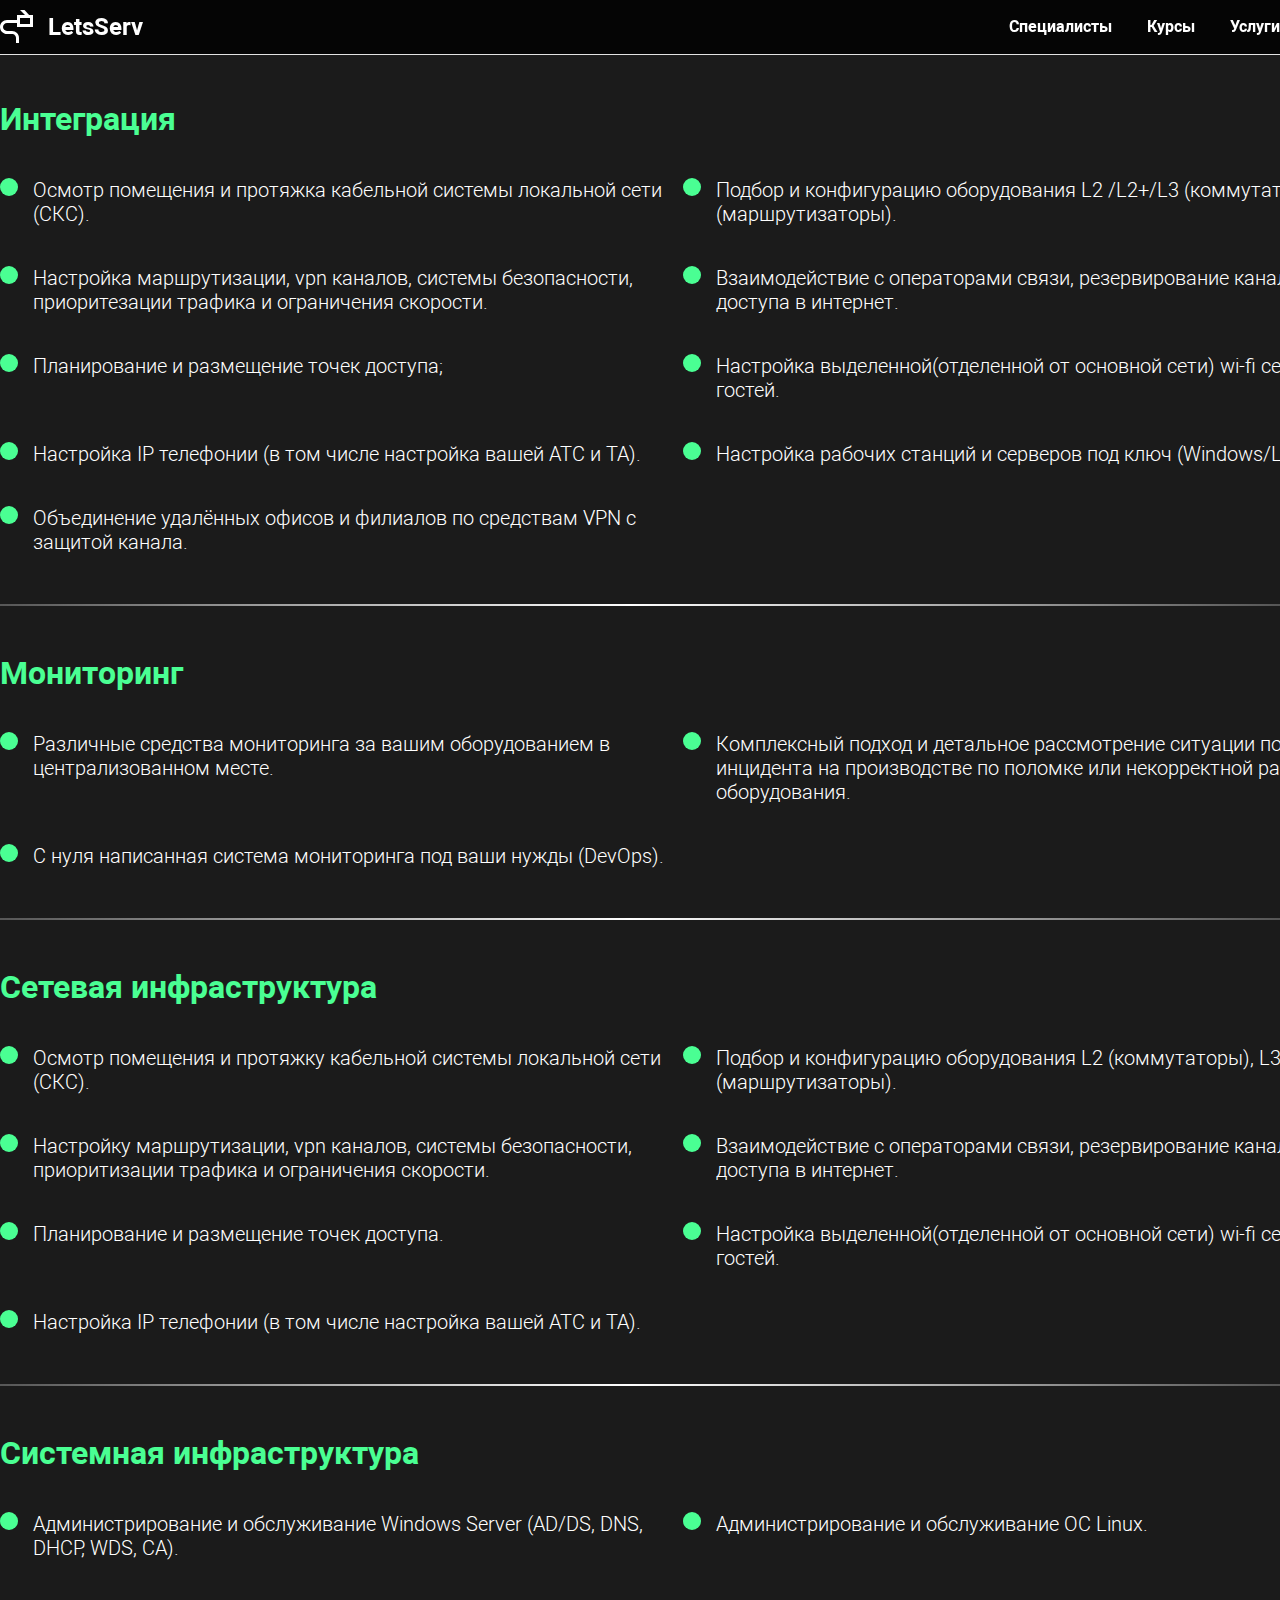
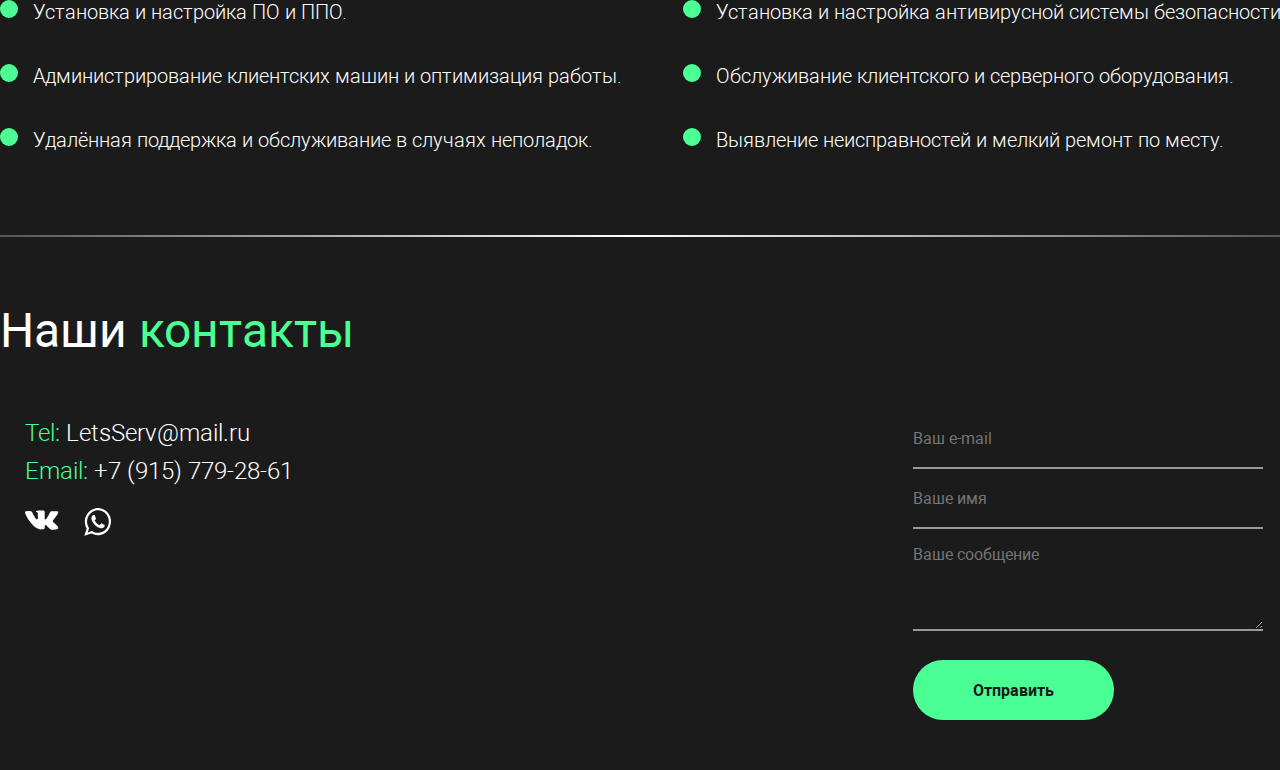
==== commit 6020b0b3: "first commit7" ====
--- a/page.services.html
+++ b/page.services.html
@@ -22,9 +22,25 @@
         <header class="header_box" id="header">
             <div class="header_child">
                 <div class="container_logo">
-                    <svg width="26" height="34" viewBox="0 0 26 34" fill="none" xmlns="http://www.w3.org/2000/svg">
-                        <path fill-rule="evenodd" clip-rule="evenodd" d="M14 1.85695L19 3.85697H9H7V5.85697V10.857V12.857H9H24H26V10.857V5.85697V3.85697H24.3852L14.7428 0L14 1.85695ZM9 5.85697H24V10.857H9V5.85697ZM2.03979 9.57488C3.34585 8.26882 5.11724 7.53509 6.96429 7.53509V9.52148C5.64407 9.52148 4.37792 10.0459 3.44439 10.9795C2.51085 11.913 1.9864 13.1792 1.9864 14.4994C1.9864 15.8196 2.51085 17.0857 3.44439 18.0193C4.37792 18.9528 5.64407 19.4773 6.96428 19.4773V21.4637C5.11724 21.4637 3.34585 20.7299 2.03979 19.4239C0.733735 18.1178 0 16.3464 0 14.4994C0 12.6523 0.733735 10.8809 2.03979 9.57488ZM16.1737 33.4621C18.0479 33.4642 19.8462 32.7308 21.1729 31.4232C22.4996 30.1156 23.2462 28.3409 23.2483 26.4896C23.2503 24.6383 22.5078 22.8619 21.1841 21.5513C19.959 20.3384 18.3289 19.6164 16.6072 19.5138V19.4637H6.96432V21.4637H16.34C17.6324 21.5035 18.8633 22.0288 19.7794 22.9358C20.7314 23.8783 21.2654 25.1559 21.2639 26.4874C21.2624 27.8188 20.7255 29.0952 19.7714 30.0356C18.8172 30.976 17.5239 31.5035 16.176 31.5019L16.1737 33.4621Z" fill="white"/>
-                    </svg>
+                    <svg width="33" height="33" viewBox="0 0 33 33" fill="none" xmlns="http://www.w3.org/2000/svg">
+                        <g clip-path="url(#clip0_144_5)">
+                        <path d="M7 10C5.14348 10 3.36301 10.7375 2.05025 12.0503C0.737498 13.363 1.62302e-07 15.1435 0 17C-1.62302e-07 18.8565 0.737497 20.637 2.05025 21.9497C3.36301 23.2625 5.14348 24 7 24L7 20.989C5.94206 20.989 4.92746 20.5687 4.17938 19.8206C3.43131 19.0725 3.01104 18.0579 3.01104 17C3.01104 15.9421 3.43131 14.9275 4.17938 14.1794C4.92746 13.4313 5.94206 13.011 7 13.011L7 10Z" fill="white"/>
+                        <path d="M19 28C19 27.0807 18.8189 26.1705 18.4672 25.3212C18.1154 24.4719 17.5998 23.7003 16.9497 23.0503C16.2997 22.4002 15.5281 21.8846 14.6788 21.5328C13.8295 21.1811 12.9193 21 12 21L12 24.011C12.5238 24.011 13.0425 24.1142 13.5265 24.3147C14.0105 24.5151 14.4502 24.809 14.8206 25.1794C15.191 25.5498 15.4849 25.9895 15.6853 26.4735C15.8858 26.9575 15.989 27.4762 15.989 28H19Z" fill="white"/>
+                        <rect x="17" y="5" width="16" height="3" fill="white"/>
+                        <rect x="17" y="14" width="16" height="3" fill="white"/>
+                        <rect width="3" height="12" transform="matrix(1 0 0 -1 17 17)" fill="white"/>
+                        <rect width="3" height="12" transform="matrix(1 0 0 -1 30 17)" fill="white"/>
+                        <path d="M27.4854 7.60663L29.6067 5.48531L24.5001 5.79077e-08L20.0001 -1.58493e-08L27.4854 7.60663Z" fill="white"/>
+                        <rect x="7" y="10" width="10" height="3" fill="white"/>
+                        <rect x="7" y="21" width="5" height="3" fill="white"/>
+                        <rect x="16" y="33" width="5" height="3" transform="rotate(-90 16 33)" fill="white"/>
+                        </g>
+                        <defs>
+                        <clipPath id="clip0_144_5">
+                        <rect width="33" height="33" fill="white"/>
+                        </clipPath>
+                        </defs>
+                    </svg>  
                     <a href="index.html">LetsServ</a>
                 </div>
                 <div class="container_nav">
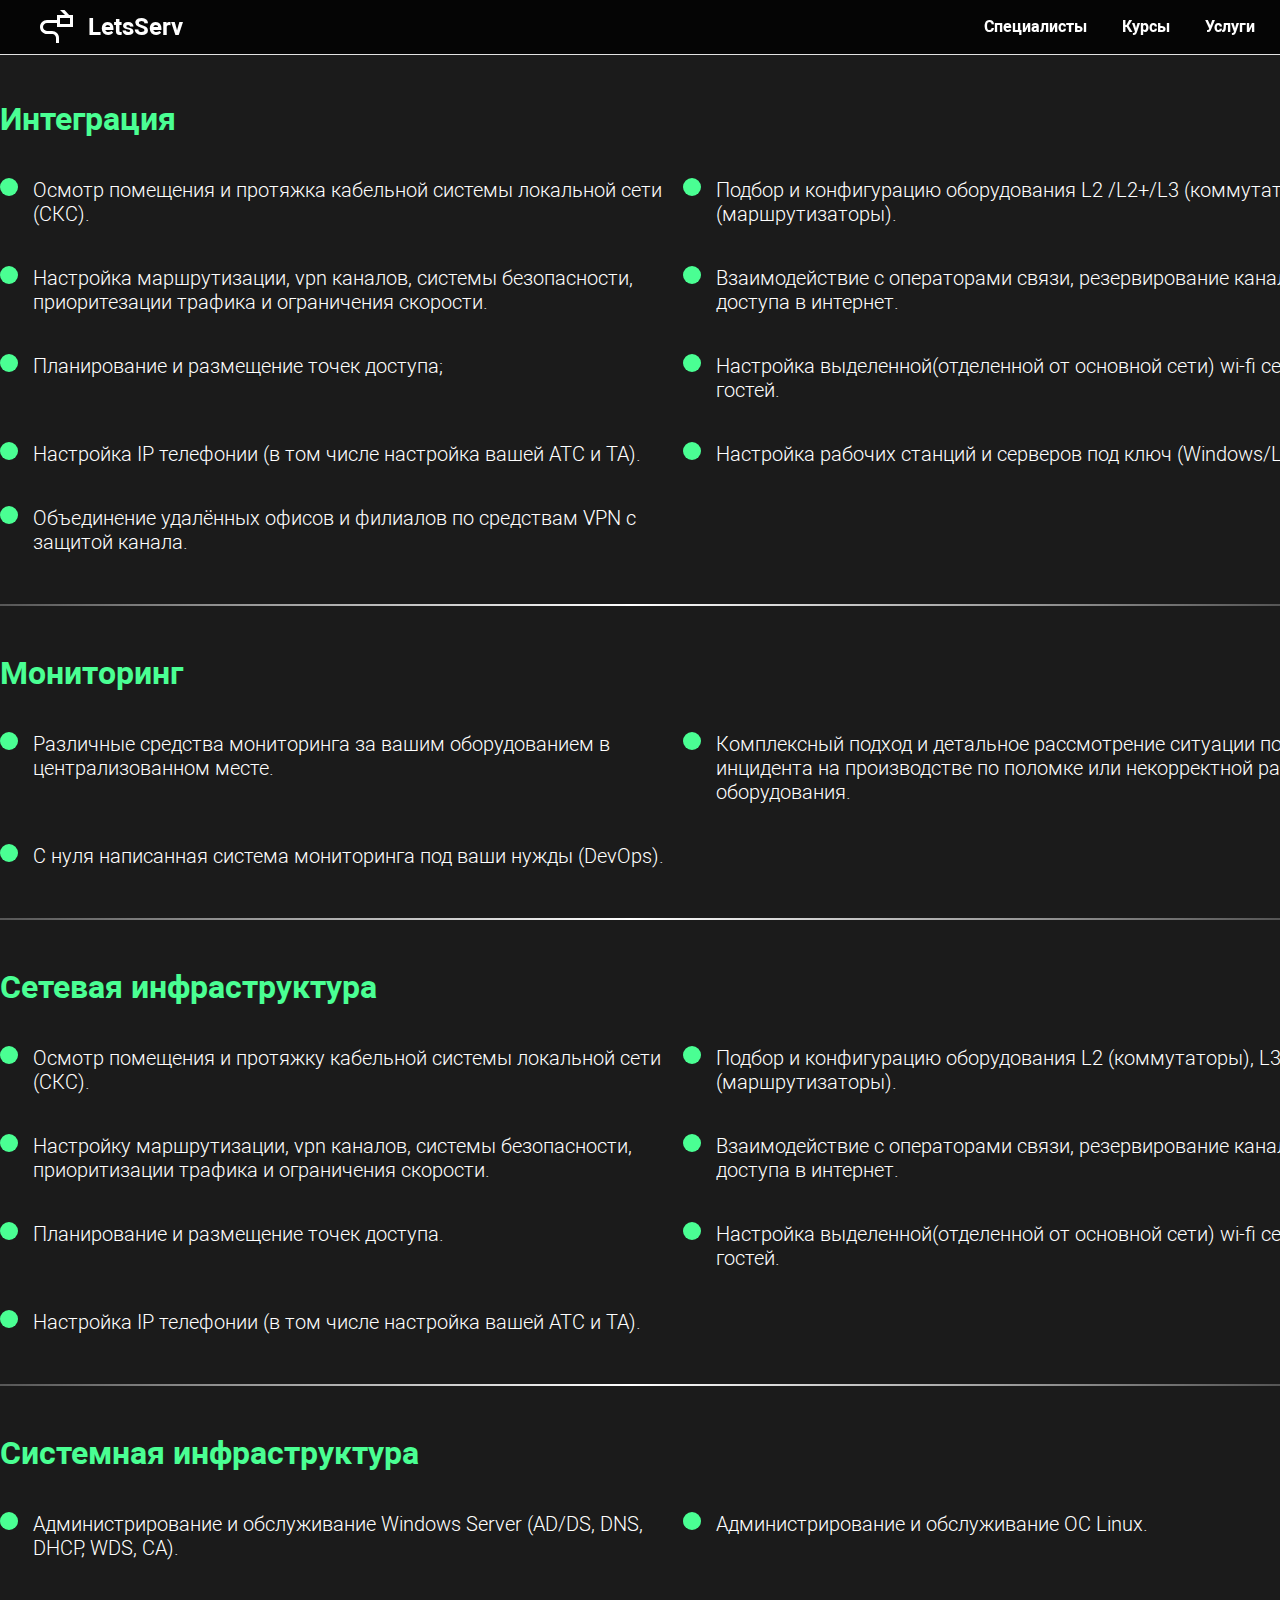
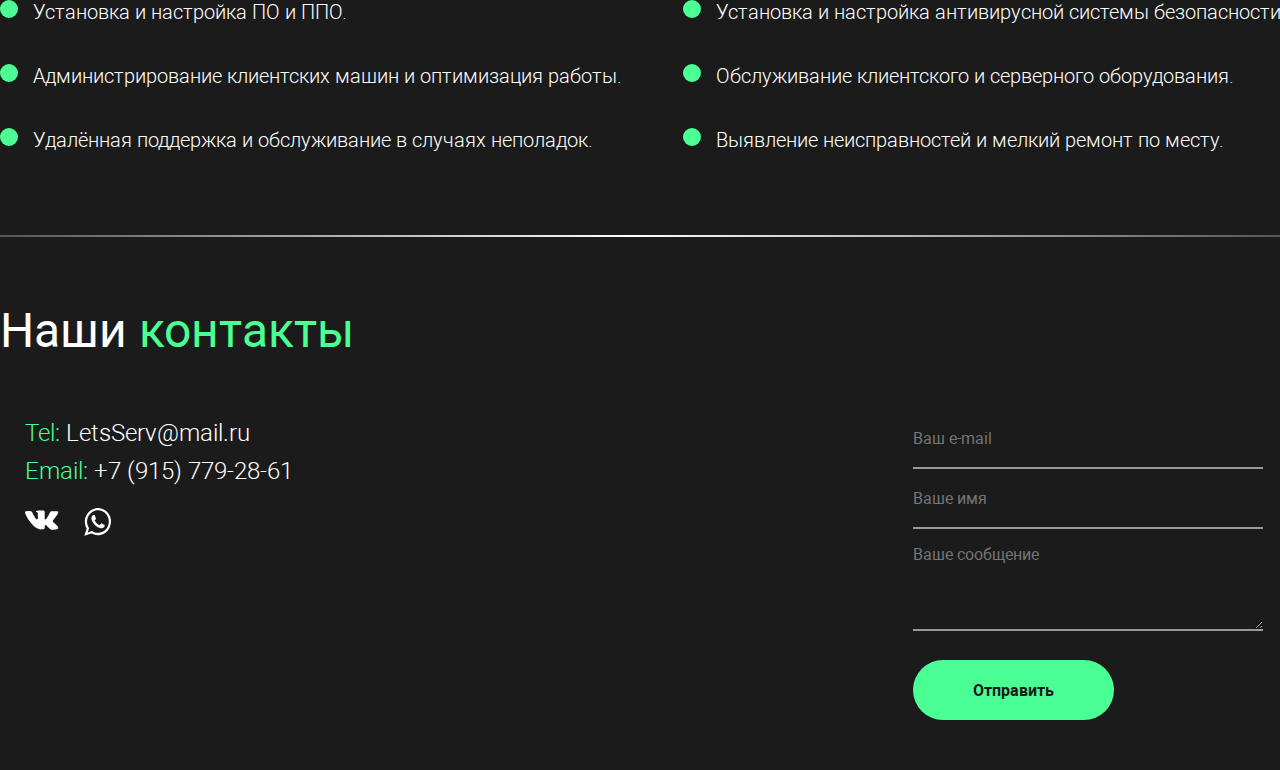
==== commit ec158bb1: "first commit9" ====
--- a/page.services.html
+++ b/page.services.html
@@ -22,25 +22,27 @@
         <header class="header_box" id="header">
             <div class="header_child">
                 <div class="container_logo">
-                    <svg width="33" height="33" viewBox="0 0 33 33" fill="none" xmlns="http://www.w3.org/2000/svg">
-                        <g clip-path="url(#clip0_144_5)">
-                        <path d="M7 10C5.14348 10 3.36301 10.7375 2.05025 12.0503C0.737498 13.363 1.62302e-07 15.1435 0 17C-1.62302e-07 18.8565 0.737497 20.637 2.05025 21.9497C3.36301 23.2625 5.14348 24 7 24L7 20.989C5.94206 20.989 4.92746 20.5687 4.17938 19.8206C3.43131 19.0725 3.01104 18.0579 3.01104 17C3.01104 15.9421 3.43131 14.9275 4.17938 14.1794C4.92746 13.4313 5.94206 13.011 7 13.011L7 10Z" fill="white"/>
-                        <path d="M19 28C19 27.0807 18.8189 26.1705 18.4672 25.3212C18.1154 24.4719 17.5998 23.7003 16.9497 23.0503C16.2997 22.4002 15.5281 21.8846 14.6788 21.5328C13.8295 21.1811 12.9193 21 12 21L12 24.011C12.5238 24.011 13.0425 24.1142 13.5265 24.3147C14.0105 24.5151 14.4502 24.809 14.8206 25.1794C15.191 25.5498 15.4849 25.9895 15.6853 26.4735C15.8858 26.9575 15.989 27.4762 15.989 28H19Z" fill="white"/>
-                        <rect x="17" y="5" width="16" height="3" fill="white"/>
-                        <rect x="17" y="14" width="16" height="3" fill="white"/>
-                        <rect width="3" height="12" transform="matrix(1 0 0 -1 17 17)" fill="white"/>
-                        <rect width="3" height="12" transform="matrix(1 0 0 -1 30 17)" fill="white"/>
-                        <path d="M27.4854 7.60663L29.6067 5.48531L24.5001 5.79077e-08L20.0001 -1.58493e-08L27.4854 7.60663Z" fill="white"/>
-                        <rect x="7" y="10" width="10" height="3" fill="white"/>
-                        <rect x="7" y="21" width="5" height="3" fill="white"/>
-                        <rect x="16" y="33" width="5" height="3" transform="rotate(-90 16 33)" fill="white"/>
-                        </g>
-                        <defs>
-                        <clipPath id="clip0_144_5">
-                        <rect width="33" height="33" fill="white"/>
-                        </clipPath>
-                        </defs>
-                    </svg>  
+                    <a href="index.html" style="margin-top: 0;">
+                        <svg width="33" height="33" viewBox="0 0 33 33" fill="none" xmlns="http://www.w3.org/2000/svg">
+                            <g clip-path="url(#clip0_144_5)">
+                            <path d="M7 10C5.14348 10 3.36301 10.7375 2.05025 12.0503C0.737498 13.363 1.62302e-07 15.1435 0 17C-1.62302e-07 18.8565 0.737497 20.637 2.05025 21.9497C3.36301 23.2625 5.14348 24 7 24L7 20.989C5.94206 20.989 4.92746 20.5687 4.17938 19.8206C3.43131 19.0725 3.01104 18.0579 3.01104 17C3.01104 15.9421 3.43131 14.9275 4.17938 14.1794C4.92746 13.4313 5.94206 13.011 7 13.011L7 10Z" fill="white"/>
+                            <path d="M19 28C19 27.0807 18.8189 26.1705 18.4672 25.3212C18.1154 24.4719 17.5998 23.7003 16.9497 23.0503C16.2997 22.4002 15.5281 21.8846 14.6788 21.5328C13.8295 21.1811 12.9193 21 12 21L12 24.011C12.5238 24.011 13.0425 24.1142 13.5265 24.3147C14.0105 24.5151 14.4502 24.809 14.8206 25.1794C15.191 25.5498 15.4849 25.9895 15.6853 26.4735C15.8858 26.9575 15.989 27.4762 15.989 28H19Z" fill="white"/>
+                            <rect x="17" y="5" width="16" height="3" fill="white"/>
+                            <rect x="17" y="14" width="16" height="3" fill="white"/>
+                            <rect width="3" height="12" transform="matrix(1 0 0 -1 17 17)" fill="white"/>
+                            <rect width="3" height="12" transform="matrix(1 0 0 -1 30 17)" fill="white"/>
+                            <path d="M27.4854 7.60663L29.6067 5.48531L24.5001 5.79077e-08L20.0001 -1.58493e-08L27.4854 7.60663Z" fill="white"/>
+                            <rect x="7" y="10" width="10" height="3" fill="white"/>
+                            <rect x="7" y="21" width="5" height="3" fill="white"/>
+                            <rect x="16" y="33" width="5" height="3" transform="rotate(-90 16 33)" fill="white"/>
+                            </g>
+                            <defs>
+                            <clipPath id="clip0_144_5">
+                            <rect width="33" height="33" fill="white"/>
+                            </clipPath>
+                            </defs>
+                        </svg>  
+                    </a>
                     <a href="index.html">LetsServ</a>
                 </div>
                 <div class="container_nav">
--- a/assets/css/adaptive.css
+++ b/assets/css/adaptive.css
@@ -0,0 +1,33 @@
+
+@media (max-width: 520px) {
+    /* шапка */
+    .nav__header_logo
+    {
+        display: none;
+    }
+    .container_nav > ul > li
+    {
+        margin-left: 20px;
+    }
+        .container_nav > ul > li > a
+    {
+        font-size: 14px;
+    }
+    /* шапка ++ */
+    .container__BH_text > h1
+    {
+        font-size: 32px;
+    }
+    .container__BH_text > p
+    {
+        font-size: 16px;
+    }
+    .container__BH_btn > button
+    {
+        width: 120px;
+        height: 50px;
+        font-size: 16px;
+        font-weight: 500;
+        cursor: pointer;
+    }
+}--- a/assets/css/main.css
+++ b/assets/css/main.css
@@ -37,22 +37,23 @@
     background: #1B1B1B;
     height: 100%;
     overflow-x: hidden;
+    animation: bodyAnimatic 0.5s;
 }
 
 /*//////////////////////////////////////*/
 
 .header_box
 {
-    display: flex;
-    min-width: 320px;
-    max-width: 13500px;
+    min-width: 300px;
+    max-width: 1920px;
     width: 100%;
     height: 55px;
     background: var(--bg-header);
     border-bottom: 1px solid var(--color-border);
-    position: relative;
+    position: fixed;
+    left: 50%;
+    transform: translate(-50%);
     z-index: 100;
-    position: fixed;
 }
 
 .header_child
@@ -69,6 +70,7 @@
 {
     display: flex;
     margin-top: 10px;
+    margin-left: 25px;
 }
 
 .container_logo > p 
@@ -93,6 +95,7 @@
     display: flex;
     list-style: none;
     margin-top: 17px;
+    margin-right: 25px;
 }
 
 .container_nav > ul > li
@@ -118,13 +121,14 @@
     max-width: 13500px;
     width: 100%;
     height: 650px;
+    padding-left: 25px;
     background: url(../source/imeges/bg_header.png) no-repeat center center;
 }
 
 .container__control_BH
 {
     padding-top: 235px;
-    min-width: 320px;
+    min-width: 200px;
     max-width: 1400px;
     width: 100%;
     margin: 0 auto;
@@ -207,6 +211,8 @@
     font-size: 20px;
     font-weight: 400;
     padding-top: 10px;
+    width: 1440px;
+    margin: 0 auto;
 }  
 
 .line__info_courses > p > .data_courses
@@ -222,7 +228,6 @@
     min-width: 320px;
     max-width: 1400px;
     width: 100%;
-    margin: 0 auto;
 }
 
 /*//////////////////////////////////////*/
@@ -230,6 +235,7 @@
 .container_engineer
 {
     display: flex;
+    margin: 0 auto;
     margin-top: 120px;
 }
 
@@ -270,6 +276,7 @@
 
 .container_salary
 {
+    margin: 0 auto;
     margin-top: 160px;
 }
 
@@ -333,6 +340,7 @@
 .about_company
 {
     display: flex;
+    margin: 0 auto;
     margin-top: 180px;
 }
 
@@ -362,6 +370,7 @@
 {
     display: flex;
     justify-content: center;
+    margin: 0 auto;
     margin-top: 75px;
 }
 
@@ -441,6 +450,7 @@
 
 .containe_advantages
 {
+    margin: 0 auto;
     margin-top: 100px;
 }
 
@@ -489,6 +499,11 @@
     background: #000;
     overflow: hidden;
     margin-top: 100px;
+}
+
+.container__control_courses
+{
+    margin-left: 260px;
 }
 
 .info_courses
@@ -628,7 +643,8 @@
 
 .container_services
 {
-    margin-top: 100px;
+    margin: 0 auto;
+    margin-top: 170px;
 }
 
 .container_services::after
@@ -671,6 +687,7 @@
 
 .container_guarantees
 {
+    margin: 0 auto;
     margin-top: 170px;
 }
 
@@ -801,7 +818,14 @@
 /*//////////////////////////////////////*/
 
 header{ transition: 0.3s; margin: 0 auto;}
-main{ transition: 0.3s;  margin: 0 auto;}
+main
+{ 
+    transition: 0.3s;  
+    min-width: 320px;
+    max-width: 1920px;
+    width: 100%;
+    margin: 0 auto;
+}
 footer{ transition: 0.3s; margin: 0 auto;}
 
 .op_site
@@ -896,4 +920,9 @@
     width: 1728px;
     height: 2px;
     background: linear-gradient(90deg, rgba(255, 255, 255, 0) 0.01%, #FFFFFF 49.48%, rgba(255, 255, 255, 0) 100%);
+}
+
+.container__none
+{
+    display: none;
 }--- a/assets/css/animatic.css
+++ b/assets/css/animatic.css
@@ -1,3 +1,12 @@
+@keyframes bodyAnimatic 
+{
+    0% {
+        opacity: 0;
+    } 100% {
+        opacity: 1;
+    }
+}
+
 .container_nav > ul > li > a:hover
 {
     color: var(--color-text);
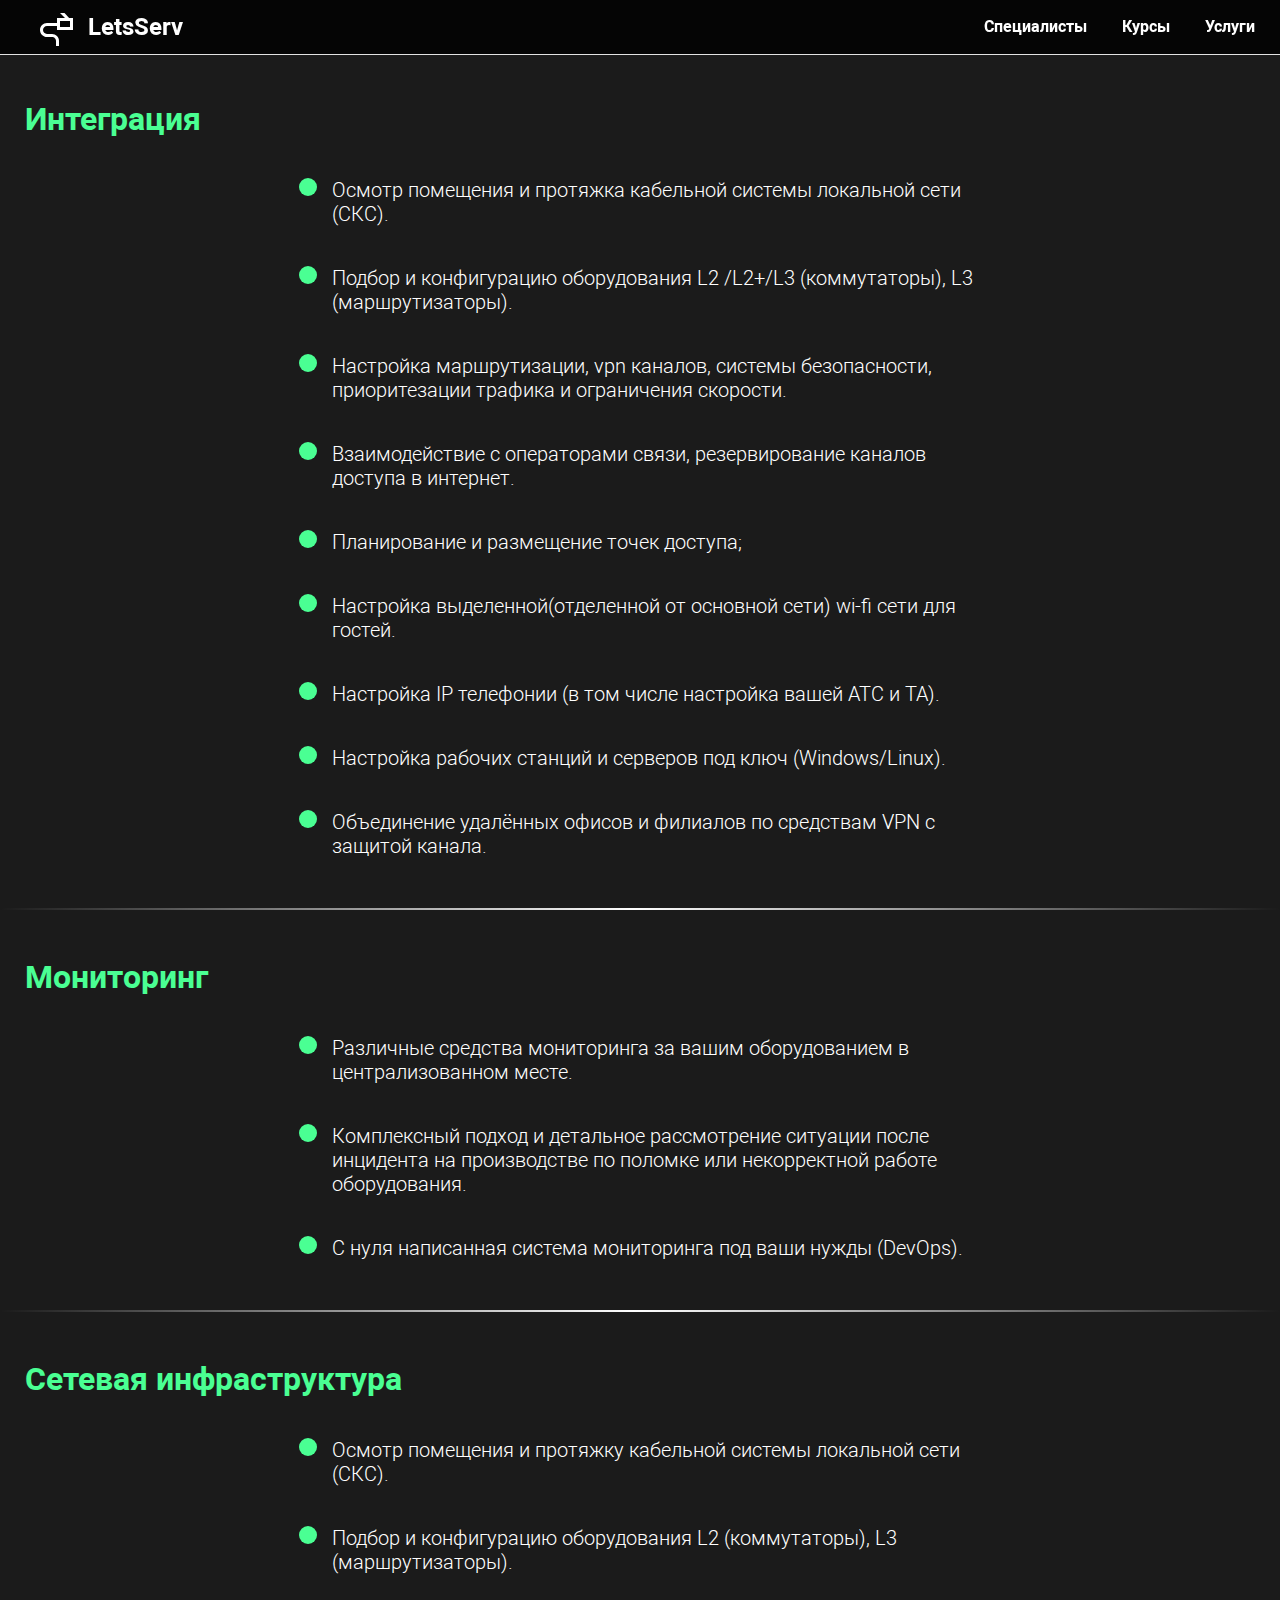
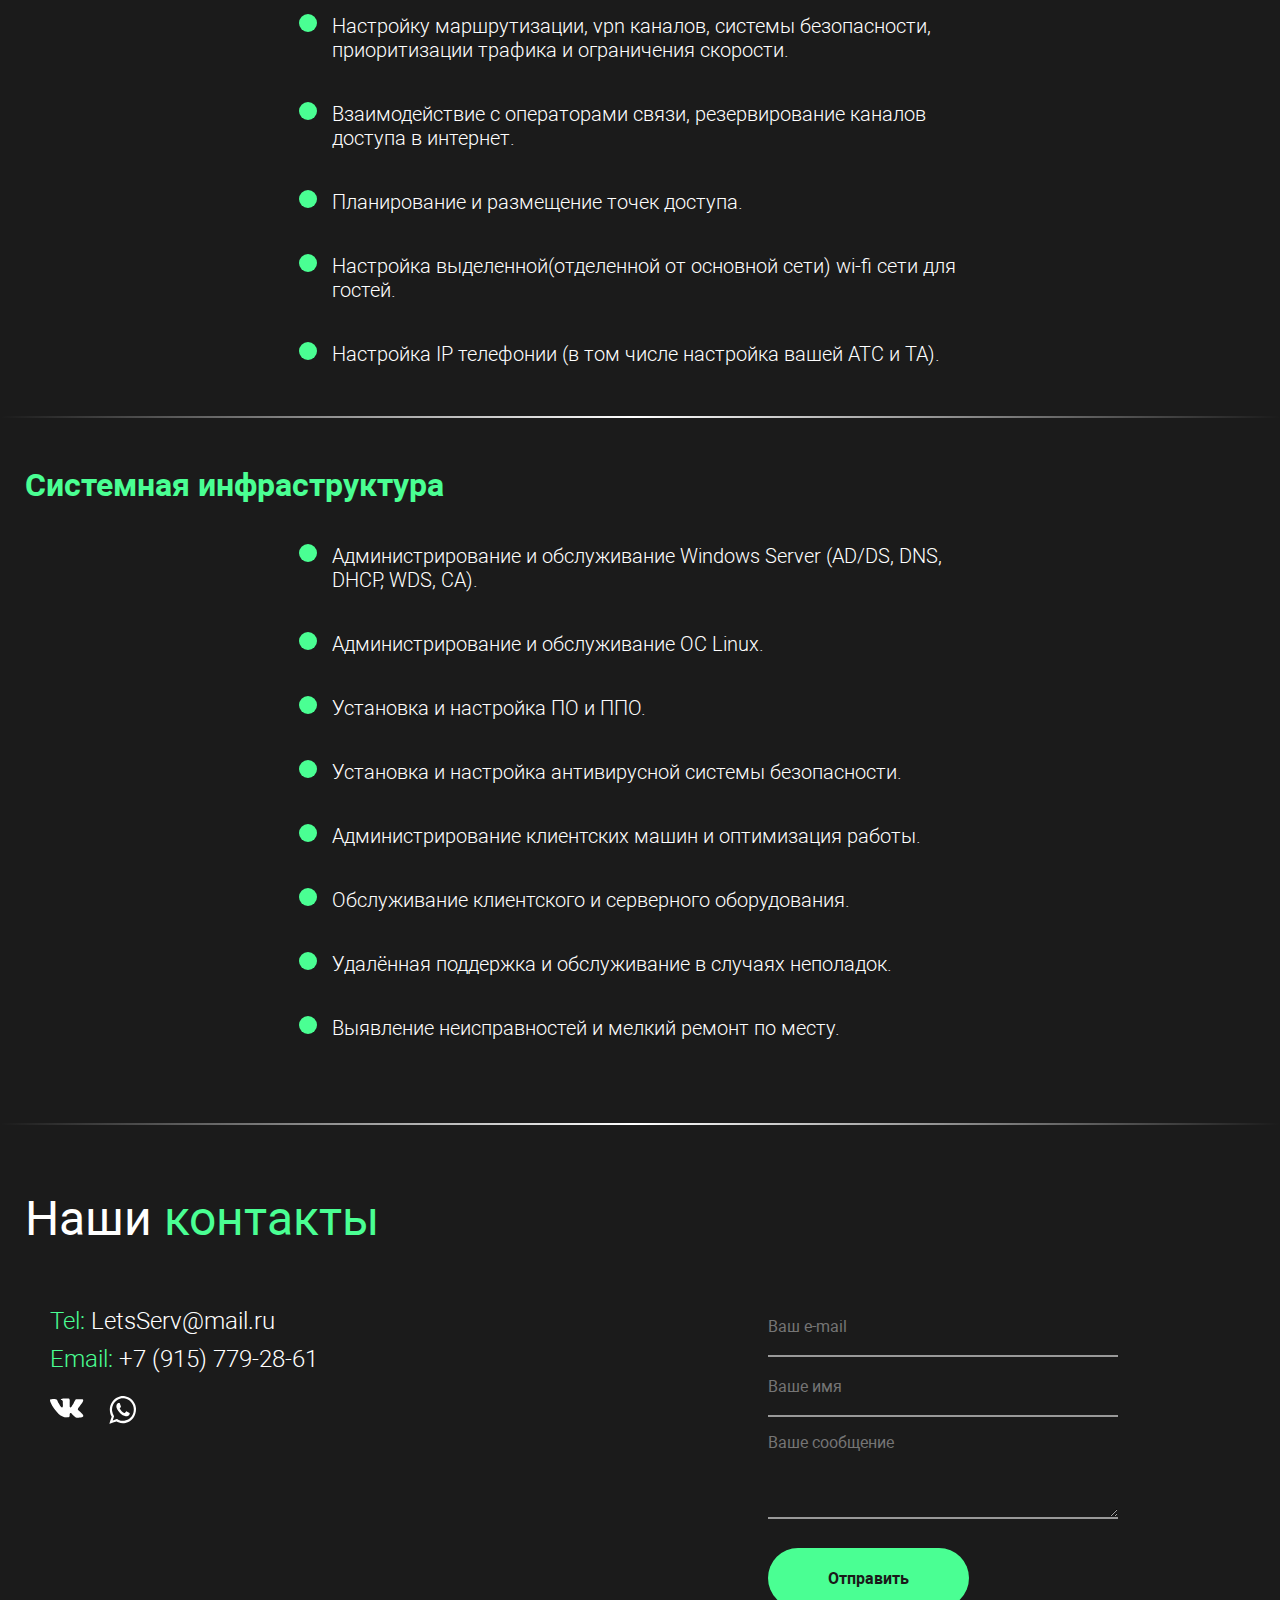
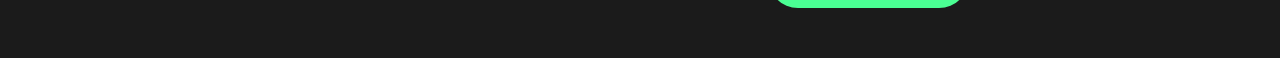
==== commit c9ca629c: "first commit17" ====
--- a/page.services.html
+++ b/page.services.html
@@ -11,19 +11,19 @@
         <link rel="manifest" href="assets/source/favicon/site.webmanifest">
     
         <link rel="stylesheet" href="assets/fonts/roboto.css">
-        <link rel="stylesheet" href="assets/css/adaptive.css">
         <link rel="stylesheet" href="assets/css/main.css">
         <link rel="stylesheet" href="assets/css/animatic.css">
         <link rel="stylesheet" href="assets/css/forms.css">
-    
+
+        <link rel="stylesheet" href="assets/css/adaptive.css">
         <title>Услуги LetsServ</title>
     </head>
     <body>
         <header class="header_box" id="header">
             <div class="header_child">
                 <div class="container_logo">
-                    <a href="index.html" style="margin-top: 0;">
-                        <svg width="33" height="33" viewBox="0 0 33 33" fill="none" xmlns="http://www.w3.org/2000/svg">
+                    <a href="index.html">
+                        <svg onclick="document.querySelector('.main_container').scrollIntoView()" width="33" height="33" viewBox="0 0 33 33" fill="none" xmlns="http://www.w3.org/2000/svg">
                             <g clip-path="url(#clip0_144_5)">
                             <path d="M7 10C5.14348 10 3.36301 10.7375 2.05025 12.0503C0.737498 13.363 1.62302e-07 15.1435 0 17C-1.62302e-07 18.8565 0.737497 20.637 2.05025 21.9497C3.36301 23.2625 5.14348 24 7 24L7 20.989C5.94206 20.989 4.92746 20.5687 4.17938 19.8206C3.43131 19.0725 3.01104 18.0579 3.01104 17C3.01104 15.9421 3.43131 14.9275 4.17938 14.1794C4.92746 13.4313 5.94206 13.011 7 13.011L7 10Z" fill="white"/>
                             <path d="M19 28C19 27.0807 18.8189 26.1705 18.4672 25.3212C18.1154 24.4719 17.5998 23.7003 16.9497 23.0503C16.2997 22.4002 15.5281 21.8846 14.6788 21.5328C13.8295 21.1811 12.9193 21 12 21L12 24.011C12.5238 24.011 13.0425 24.1142 13.5265 24.3147C14.0105 24.5151 14.4502 24.809 14.8206 25.1794C15.191 25.5498 15.4849 25.9895 15.6853 26.4735C15.8858 26.9575 15.989 27.4762 15.989 28H19Z" fill="white"/>
@@ -41,27 +41,27 @@
                             <rect width="33" height="33" fill="white"/>
                             </clipPath>
                             </defs>
-                        </svg>  
-                    </a>
-                    <a href="index.html">LetsServ</a>
+                        </svg> 
+                    </a>                       
+                    <p class="nav__header_logo"> <a href="index.html">LetsServ</a></p>
                 </div>
                 <div class="container_nav">
                     <ul>
                         <li>
-                            <a href="index.html">Специалисты</a>
+                            <a href="index.html" >Специалисты</a>
                         </li>
                         <li>
-                            <a href="index.html">Курсы</a>
+                            <a href="index.html" >Курсы</a>
                         </li>
                         <li>
-                            <a>Услуги</a>
+                            <a href="page.services.html">Услуги</a>
                         </li>
                     </ul>
                 </div>
             </div>
         </header>
         <main class="container">
-        <div class="container__page_services __page_services-a" style="padding-top: 100px;">
+        <div class="container__page_services __page_services-a" style="padding-top: 100px;padding-left: 25px;     padding-right: 25px;">
             <h1><span>Интеграция</span></h1>
             <div class="wrapper_services">
                 <div class="text_services">
@@ -138,7 +138,7 @@
                 </div>
             </div>
         </div>
-        <div class="container__page_services __page_services-a" style="padding-top: 100px;">
+        <div class="container__page_services __page_services-a" style="padding-top: 100px;padding-left: 25px;     padding-right: 25px;">
             <h1><span>Мониторинг</span></h1>
             <div class="wrapper_services">
                 <div class="text_services">
@@ -167,7 +167,7 @@
                 </div>
             </div>
         </div>
-        <div class="container__page_services __page_services-a" style="padding-top: 100px;">
+        <div class="container__page_services __page_services-a" style="padding-top: 100px;padding-left: 25px;     padding-right: 25px;">
             <h1><span>Сетевая инфраструктура</span></h1>
             <div class="wrapper_services">
                 <div class="text_services">
@@ -228,7 +228,7 @@
                 </div>
             </div>
         </div>
-        <div class="container__page_services" style="padding-top: 100px;">
+        <div class="container__page_services" style="padding-top: 100px;padding-left: 25px;     padding-right: 25px;">
             <h1><span>Системная инфраструктура</span></h1>
             <div class="wrapper_services">
                 <div class="text_services">
@@ -318,7 +318,7 @@
                     </a>                      
                 </div>
             </div>
-            <form id="form469870440" name='form469870440' role="form" action="mail.php" method="post" data-formactiontype="2" data-inputbox=".t-input-group" class="t-form js-form-proccess t-form_inputs-total_3 t-form_bbonly " data-success-callback="t718_onSuccess" style="width: 350px;">
+            <form id="form469870440" name='form469870440' role="form" action="mail.php" method="post" data-formactiontype="2" data-inputbox=".t-input-group" class="t-form js-form-proccess t-form_inputs-total_3 t-form_bbonly " data-success-callback="t718_onSuccess">
                 <input type="hidden" name="formservices[]" value="a1f70d7427d5981420e4e065a7d87f1b" class="js-formaction-services">
                 <div class="js-successbox t-form__successbox t-text t-text_md" style="display:none;"></div>
                 <div class="t-form__inputsbox">
--- a/assets/css/main.css
+++ b/assets/css/main.css
@@ -197,7 +197,7 @@
 
 .line__info_courses
 {
-    min-width: 320px;
+    min-width: 100px;
     max-width: 1920px;
     width: 100%;
     margin: 0 auto;
@@ -211,8 +211,11 @@
     font-size: 20px;
     font-weight: 400;
     padding-top: 10px;
-    width: 1440px;
-    margin: 0 auto;
+    min-width: 100px;
+    max-width: 1440px;
+    width: 100%;
+    margin: 0 auto;
+    padding-left: 25px;
 }  
 
 .line__info_courses > p > .data_courses
@@ -225,7 +228,7 @@
 
 .container
 {
-    min-width: 320px;
+    min-width: 200px;
     max-width: 1400px;
     width: 100%;
 }
@@ -235,8 +238,13 @@
 .container_engineer
 {
     display: flex;
+    min-width: 200px;
+    max-width: 1460px;
+    width: 100%;
     margin: 0 auto;
     margin-top: 120px;
+    padding-left: 25px;
+    padding-right: 25px;
 }
 
 .container_engineer::after
@@ -246,7 +254,9 @@
     transform: translate(-50%);
     margin-top: 450px;
     content: '';
-    width: 1728px;
+    min-width: 100px;
+    max-width: 1728px;
+    width: 100%;
     height: 2px;
     background: linear-gradient(90deg, rgba(255, 255, 255, 0) 0.01%, #FFFFFF 49.48%, rgba(255, 255, 255, 0) 100%);
 }
@@ -255,14 +265,18 @@
 {
     font-size: 48px;
     font-weight: 400;
-    width: 435px;
+    min-width: 200px;
+    max-width: 435px;
+    width: 100%;
 }
 
 .container__text_engineer > p
 {
     font-size: 20px;
     font-weight: 300;
-    width: 435px;
+    min-width: 200px;
+    max-width: 435px;
+    width: 100%;
     margin-top: 15px;
 }
 
@@ -277,6 +291,8 @@
 .container_salary
 {
     margin: 0 auto;
+    padding-left: 25px;
+    padding-right: 25px;
     margin-top: 160px;
 }
 
@@ -287,7 +303,9 @@
     transform: translate(-50%);
     margin-top: 70px;
     content: '';
-    width: 1728px;
+    min-width: 100px;
+    max-width: 1728px;
+    width: 100%;
     height: 2px;
     background: linear-gradient(90deg, rgba(255, 255, 255, 0) 0.01%, #FFFFFF 49.48%, rgba(255, 255, 255, 0) 100%);
 }
@@ -342,6 +360,9 @@
     display: flex;
     margin: 0 auto;
     margin-top: 180px;
+    padding-left: 25px;
+    padding-right: 25px;
+
 }
 
 .container__text_company > h1
@@ -372,6 +393,8 @@
     justify-content: center;
     margin: 0 auto;
     margin-top: 75px;
+    padding-left: 25px;
+    padding-right: 25px;
 }
 
 .container_person::after
@@ -381,7 +404,9 @@
     transform: translate(-50%);
     margin-top: -15px;
     content: '';
-    width: 1728px;
+    min-width: 100px;
+    max-width: 1728px;
+    width: 100%;
     height: 2px;
     background: linear-gradient(90deg, rgba(255, 255, 255, 0) 0.01%, #FFFFFF 49.48%, rgba(255, 255, 255, 0) 100%);
 }
@@ -393,7 +418,9 @@
     transform: translate(-50%);
     margin-top: 395px;
     content: '';
-    width: 1728px;
+    min-width: 100px;
+    max-width: 1728px;
+    width: 100%;
     height: 2px;
     background: linear-gradient(90deg, rgba(255, 255, 255, 0) 0.01%, #FFFFFF 49.48%, rgba(255, 255, 255, 0) 100%);
 }
@@ -401,11 +428,19 @@
 .container_cards
 {
     display: flex;
+    -webkit-touch-callout: none; 
+    -webkit-user-select: none; 
+    -khtml-user-select: none; 
+    -moz-user-select: none; 
+    -ms-user-select: none; 
+    user-select: none; 
 } 
 
 .container_cards > .card
 {
-    width: 350px;
+    min-width: 300px;
+    max-width: 340px;
+    width: 100%;
     height: 380px;
     border-width: 0px 2px;
     border-style: solid;
@@ -452,6 +487,8 @@
 {
     margin: 0 auto;
     margin-top: 100px;
+    padding-left: 25px;
+    padding-right: 25px;
 }
 
 .containe_advantages > h1
@@ -486,7 +523,9 @@
 {
     display: flex;
     margin: 0 auto;
-    width: 1920px;
+    min-width: 0px;
+    max-width: 1920px;
+    width: 100%;
 }
 
 .container_courses
@@ -499,11 +538,15 @@
     background: #000;
     overflow: hidden;
     margin-top: 100px;
+    padding-left: 25px;
+    padding-right: 25px;
 }
 
 .container__control_courses
 {
-    margin-left: 260px;
+    position: relative;
+    left: 50%;
+    transform: translate(-50%);
 }
 
 .info_courses
@@ -562,7 +605,7 @@
 {
     overflow: hidden;
     border-bottom: 1px solid var(--border-person);
-    height: 50px;
+    height: 70px;
 }
 
 .courses_active
@@ -572,6 +615,7 @@
     min-height: 250px;
     max-height: 5000px;
     height: 100%;
+    width: 100%;
 }
 
 ._courses
@@ -583,7 +627,7 @@
 
 .container_courses ._courses > p
 {
-    margin-top: 15px;
+    margin-top: 25px;
 }
 
 .control__swap_courses
@@ -609,6 +653,8 @@
 {
     opacity: 1;
     transition: 0.6s;
+    display: grid;
+    grid-template-columns: 1fr 1fr 1fr 1fr ;
 }
 
 .secret_courses
@@ -644,7 +690,9 @@
 .container_services
 {
     margin: 0 auto;
-    margin-top: 170px;
+    margin-top: 100px;
+    padding-left: 25px;
+    padding-right: 25px;
 }
 
 .container_services::after
@@ -654,7 +702,9 @@
     transform: translate(-50%);
     margin-top: 100px;
     content: '';
-    width: 1728px;
+    min-width: 100px;
+    max-width: 1728px;
+    width: 100%;
     height: 2px;
     background: linear-gradient(90deg, rgba(255, 255, 255, 0) 0.01%, #FFFFFF 49.48%, rgba(255, 255, 255, 0) 100%);
 }
@@ -689,6 +739,8 @@
 {
     margin: 0 auto;
     margin-top: 170px;
+    padding-left: 25px;
+    padding-right: 25px;
 }
 
 .container_guarantees::after
@@ -698,7 +750,9 @@
     transform: translate(-50%);
     margin-top: 100px;
     content: '';
-    width: 1728px;
+    min-width: 100px;
+    max-width: 1728px;
+    width: 100%;
     height: 2px;
     background: linear-gradient(90deg, rgba(255, 255, 255, 0) 0.01%, #FFFFFF 49.48%, rgba(255, 255, 255, 0) 100%);
 }
@@ -707,6 +761,8 @@
 {
     font-size: 48px;
     font-weight: 400;
+    max-width: 350px;
+    width: 100%;
 }
 .container_guarantees > h1 > img
 {
@@ -720,7 +776,8 @@
     font-size: 20px;
     font-weight: 300;
     margin-top: 20px;
-    width: 750px;
+    max-width: 750px;
+    width: 100%;
 }
 
 /*/////////////////////////*/
@@ -731,7 +788,7 @@
     left: 50%;
     transform: translate(-50%);
     margin-top: 55px;
-    min-width: 320px;
+    min-width: 200px;
     max-width: 700px;
     background: #101010;
     box-shadow: 0 4px 15px 1px #e3e3e349;
@@ -747,9 +804,10 @@
     display: grid;
     margin: 0 auto;
     overflow-y: scroll;
+    overflow-x: hidden;
     margin-top: 80px;
     height: 0px;
-    min-width: 290px;
+    min-width: 200px;
     max-width: 550px;
     width: 100%;
     padding-bottom: 50px;
@@ -848,6 +906,8 @@
     white-space: pre-wrap;
     word-wrap: break-word;
     text-align: justify;
+    margin-left: 25px;
+    margin-right: 25px;
 }
 
 /*//////////////////////////////////////*/
@@ -855,6 +915,8 @@
 .container_footer
 {
     margin-top: 150px;
+    padding-left: 25px;
+    padding-right: 25px;
 }
 
 .container_footer > h1
@@ -905,7 +967,9 @@
     transform: translate(-50%);
     margin-top: 50px;
     content: '';
-    width: 1728px;
+    min-width: 100px;
+    max-width: 1728px;
+    width: 100%;
     height: 2px;
     background: linear-gradient(90deg, rgba(255, 255, 255, 0) 0.01%, #FFFFFF 49.48%, rgba(255, 255, 255, 0) 100%);
 }
@@ -917,7 +981,9 @@
     transform: translate(-50%);
     margin-top: -535px;
     content: '';
-    width: 1728px;
+    min-width: 100px;
+    max-width: 1728px;
+    width: 100%;
     height: 2px;
     background: linear-gradient(90deg, rgba(255, 255, 255, 0) 0.01%, #FFFFFF 49.48%, rgba(255, 255, 255, 0) 100%);
 }
@@ -925,4 +991,11 @@
 .container__none
 {
     display: none;
+}
+
+form 
+{
+    min-width: 0px;
+    max-width: 350px;
+    width: 90%;
 }--- a/assets/css/animatic.css
+++ b/assets/css/animatic.css
@@ -51,7 +51,9 @@
     margin-top: -270px;
     text-align: left;
     margin-left: 35px;
-    width: 280px;
+    min-width: 200px;
+    max-width: 260px;
+    width: 100%;
 }
 
 .barracks:hover > .name_barracks
@@ -72,7 +74,9 @@
     margin-top: -270px;
     text-align: left;
     margin-left: 35px;
-    width: 280px;
+    min-width: 200px;
+    max-width: 260px;
+    width: 100%;
 }
 
 .korneev:hover > .name_korneev
@@ -93,7 +97,9 @@
     margin-top: -270px;
     text-align: left;
     margin-left: 35px;
-    width: 280px;
+    min-width: 200px;
+    max-width: 260px;
+    width: 100%;
 }
 
 .mazhanov:hover > .name_mazhanov
--- a/assets/css/adaptive.css
+++ b/assets/css/adaptive.css
@@ -1,3 +1,246 @@
+
+@media (max-width: 1570px) {
+    /*  */
+    .img_engineer
+    {
+        margin-left: 120px;
+        margin-top: -20px;
+    }
+    .img_company
+    {
+        margin-left: 140px;
+        margin-top: -20px;
+    }
+}
+@media (max-width: 1440px) {
+    .wrapper_advantages
+    {
+        grid-template-columns: 1fr;
+    }
+    .wrapper_services
+    {
+        grid-template-columns: 1fr;
+    }
+    .text_advantages
+    {
+        justify-content: center;
+    }
+    .text_advantages > p 
+    {
+        min-width: 0px;
+        max-width: 650px;
+        width: 100%;
+    }
+    .text_services > p {
+        min-width: 0px;
+        max-width: 650px;
+        width: 100%;
+    }
+    .secret__container_courses-active
+    {
+        grid-template-columns: 1fr 1fr 1fr ;
+        min-width: 100px;
+        max-width: 2000px;
+        width: 100%;
+    }
+    .s-footer > form
+    {
+        margin-left: 450px;
+    }
+    .text_services {
+        justify-content: center;
+    }
+
+}
+
+@media (max-width: 1200px) {
+    .container_engineer
+    {
+        display: grid;
+        justify-content: center;
+    }
+    .container_engineer::after
+    {
+        margin-top: 850px;
+    }
+    .container__text_engineer
+    {
+        margin: 0 auto;
+    }
+    .img_engineer
+    {
+        margin: 0 auto;
+        margin-top: 80px;
+    }
+    /**/
+    .about_company
+    {
+        display: grid;
+        justify-content: center;
+    }
+    .container__text_company
+    {
+        margin: 0 auto;
+    }
+    .img_company
+    {
+        margin: 0 auto;
+        margin-top: 80px;
+    }
+    /**/
+    .info_salary > div
+    {
+        margin-left: 70px;
+    }
+
+    .secret__container_courses-active
+    {
+        grid-template-columns: 1fr 1fr ;
+    }
+    .s-footer > form
+    {
+        margin-left: 300px;
+    }
+}
+
+@media (max-width: 1024px) {
+    .container_salary > h1
+    {
+        font-size: 32px;
+        min-width: 200px;
+        max-width: 660px;
+        width: 100%;
+    }
+    .container_salary > p
+    {
+        font-size: 16px;
+        min-width: 200px;
+        max-width: 660px;
+        width: 100%;
+    }
+    .info_salary > div > p
+    {
+        font-size: 16px;
+        font-weight: 400;
+        min-width: 100px;
+        max-width: 250px;
+        width: 100%;
+    }
+    
+    .info_salary > div > p > span 
+    {
+        font-weight: 500;
+    }
+    /**/
+    .container_cards
+    {
+        display: grid;
+    } 
+    .container_cards > .card
+    {
+
+        width: 380px;
+    }
+    .container_cards > .none_border
+    {
+        border-width: 0px 2px;
+        border-style: solid;
+        border-color: var(--border-person);
+    }
+    .container_cards > .__BB
+    {
+        border-width: 0px  2px 2px;
+    }
+    .container_person::before
+    {
+        margin-top: 1150px;
+    }
+    .s-footer > form
+    {
+        margin-left: 150px;
+    }
+}
+
+@media (max-width: 768px) {
+    .container_engineer::after
+    {
+        margin-top: 750px;
+    }
+    .img_engineer
+    {
+        width: 420px;
+    }
+    .barracks:hover .info_barracks {
+        display: block;
+        margin-top: -270px;
+        text-align: left;
+        margin-left: 25px;
+        min-width: 74px;
+        max-width: 260px;
+        width: 100%;
+    }
+
+    .info_courses > div > h1
+    {
+        font-size: 32px;
+        font-weight: 400;
+        margin-top: 100px;
+        margin-left: 25px;
+    }
+    
+    .info_courses > div > p
+    {
+        font-size: 20px;
+        font-weight: 400;
+        margin-top: 35px;
+        margin-left: 25px;
+    }
+    
+    .info_courses > div > h4
+    {
+        font-size: 20px;
+        font-weight: 300;
+        margin-top: 8px;
+        margin-left: 25px;
+    }
+    .secret__container_courses-active
+    {
+        grid-template-columns: 1fr ;
+        margin: 0 auto;
+    }
+    .info_courses
+    {
+        display: grid;
+    }
+    .statistics_courses 
+    {
+        display: flex;
+        margin: 0 auto;
+        margin-top: 40px;
+    }
+    .s-footer
+    {
+        display: grid;
+        justify-content: center;
+        margin-left: -25px;
+    }
+    .s-footer > form
+    {
+        margin-left: 25px;
+        margin-top: 50px;
+    }
+    .footer_servicse::after
+    {
+        margin-top: -720px;
+    }
+}
+
+@media (max-width: 650px) {
+    .info_salary
+{
+    display: block;
+}
+}
 
 @media (max-width: 520px) {
     /* шапка */
@@ -30,4 +273,155 @@
         font-weight: 500;
         cursor: pointer;
     }
+    /* когда курсы */
+    .line__info_courses > p 
+    {
+        font-size: 16px;
+    }
+
+    .container__text_engineer > h1
+    {
+        font-size: 32px;
+        font-weight: 300;
+        width: 100%;
+    }
+    
+    .container__text_engineer > p
+    {
+        font-size: 16px;
+        font-weight: 300;
+        width: 100%;
+    }
+    .container_engineer::after
+    {
+        margin-top: 600px;
+    }
+    .img_engineer
+    {
+        width: 270px;
+    }
+    /* */
+    .container__text_company > h1
+    {
+        font-size: 32px;
+        font-weight: 300;
+        width: 100%;
+    }
+    
+    .container__text_company > p
+    {
+        font-size: 16px;
+        font-weight: 300;
+        width: 100%;
+    }
+    .img_company
+    {
+        width: 270px;
+    }
+    .containe_advantages > h1
+    {
+        font-size: 32px;
+        font-weight: 300;
+    }
+    .container_services > h1
+    {
+        font-size: 32px;
+        font-weight: 300;
+    }
+    .text_advantages > p 
+    {
+        font-size: 16px;
+    }
+    .container_courses ._courses > p 
+    {
+        margin-top: 10px;
+        font-size: 14px;
+        margin-left: 10px;
+    }
+    .container_popap > span
+    {
+        font-size: 20px;
+    }
+    .container_popap > .esc_popap
+    {
+        font-size: 20px;
+        padding-left: 40px;
+    }
+    .container_guarantees > h1 
+    {
+        font-size: 32px;
+        font-weight: 300;
+    }
+    .container_guarantees > h1 > img
+    {
+        position: absolute;
+        margin-top: 3px;
+        margin-left: 5px;
+        padding-right: 15px;
+        width: 60px;
+    }    
+
+    .container_guarantees > p 
+    {
+        font-size: 16px;
+    }
+
+    .container_footer > h1
+    {
+        font-size: 32px; 
+        font-weight: 300;
+    }
+    .s-footer > div > p 
+    {
+        font-size: 16px; 
+    }
+    .s-svg_footer > a > svg 
+    {
+        width: 25px;
+    }
+}
+
+@media (max-width: 425px) {
+    /* когда курсы */
+    .line__info_courses
+    {
+        height: 60px;
+    }
+    .statistics_courses 
+    {
+        display: grid;
+    }
+    .statistics_box
+    {
+        margin-top: 10px;
+    }
+    .s-footer > form
+    {
+
+    }
+    .t-input_bbonly
+    {
+        width: 280px;
+    }
+}
+
+@media (max-width: 375px) {
+    /* когда курсы */
+    .line__info_courses > p 
+    {
+        font-size: 14px;
+    }
+    .container_cards > .card
+    {
+
+        width: 300px;
+    }
+}
+
+
+@media (max-width: 332px) {
+    .container_engineer::after
+    {
+        margin-top: 640px;
+    }
 }